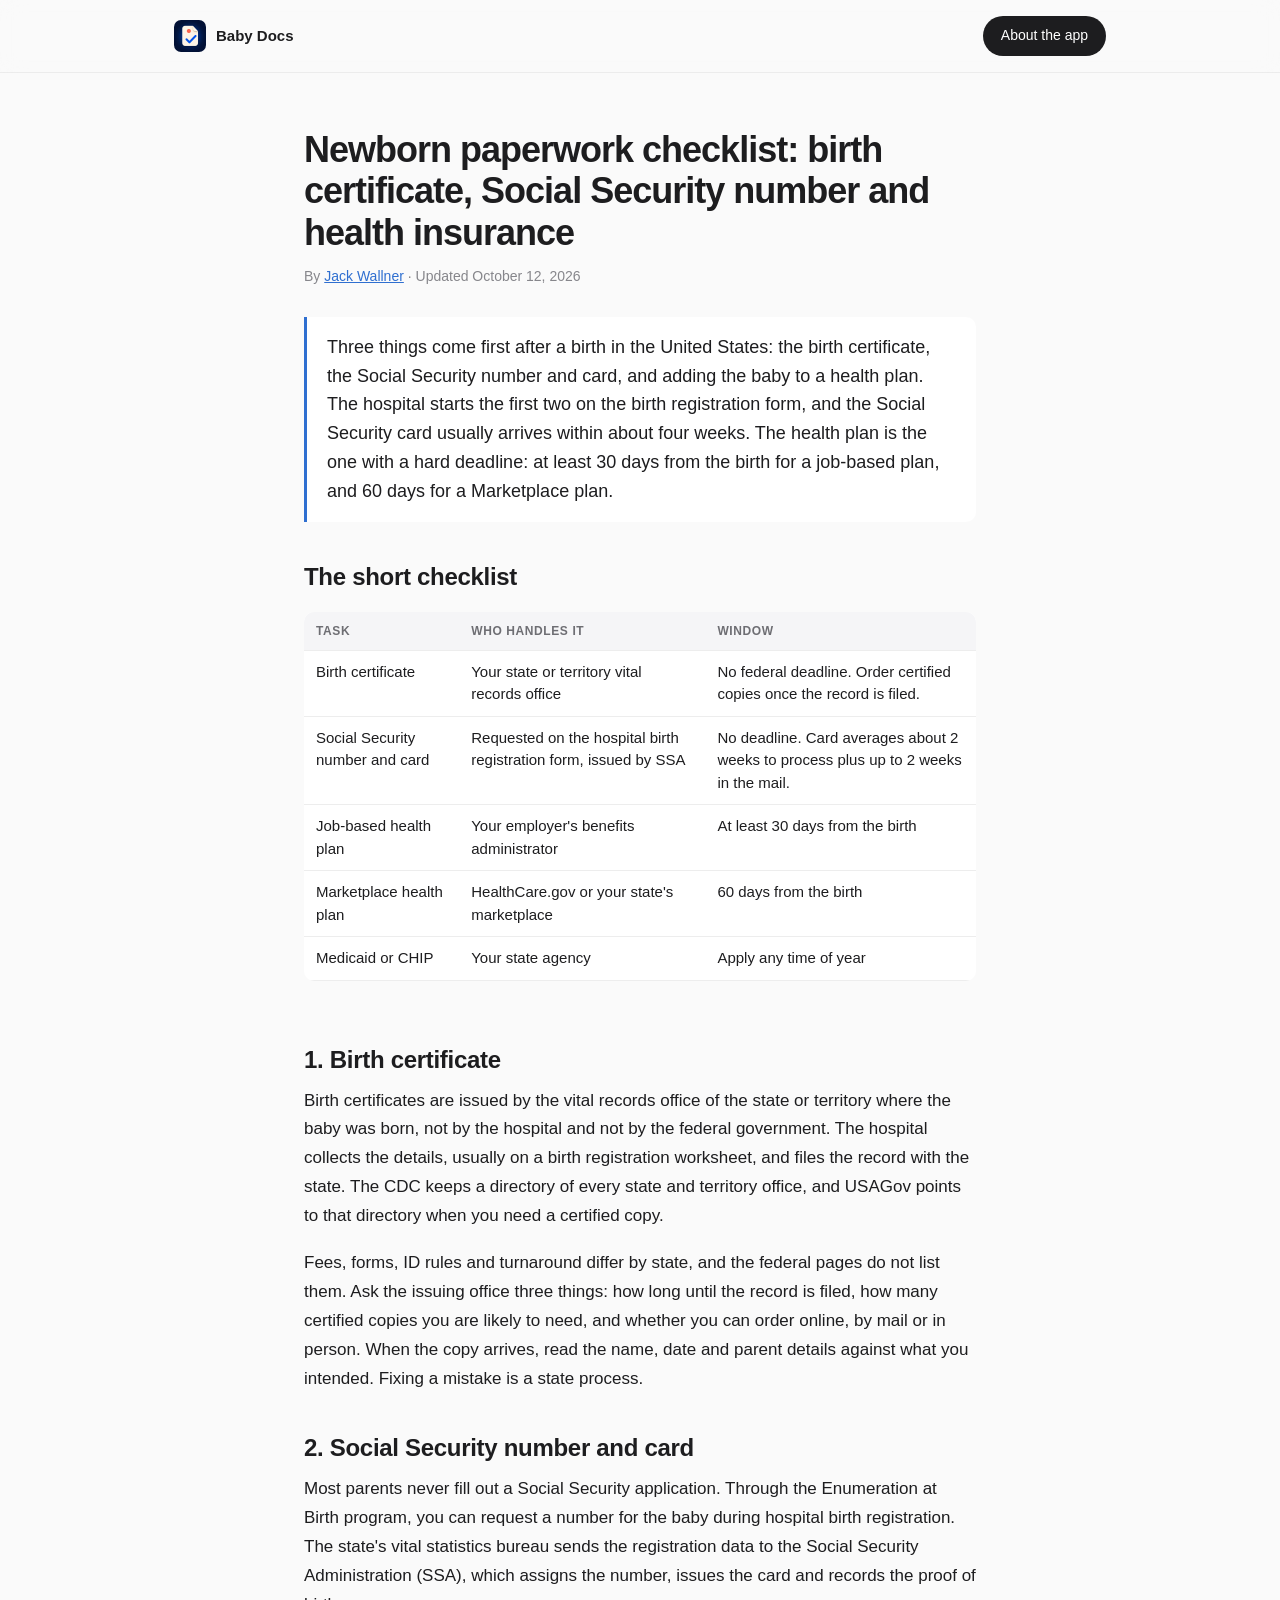
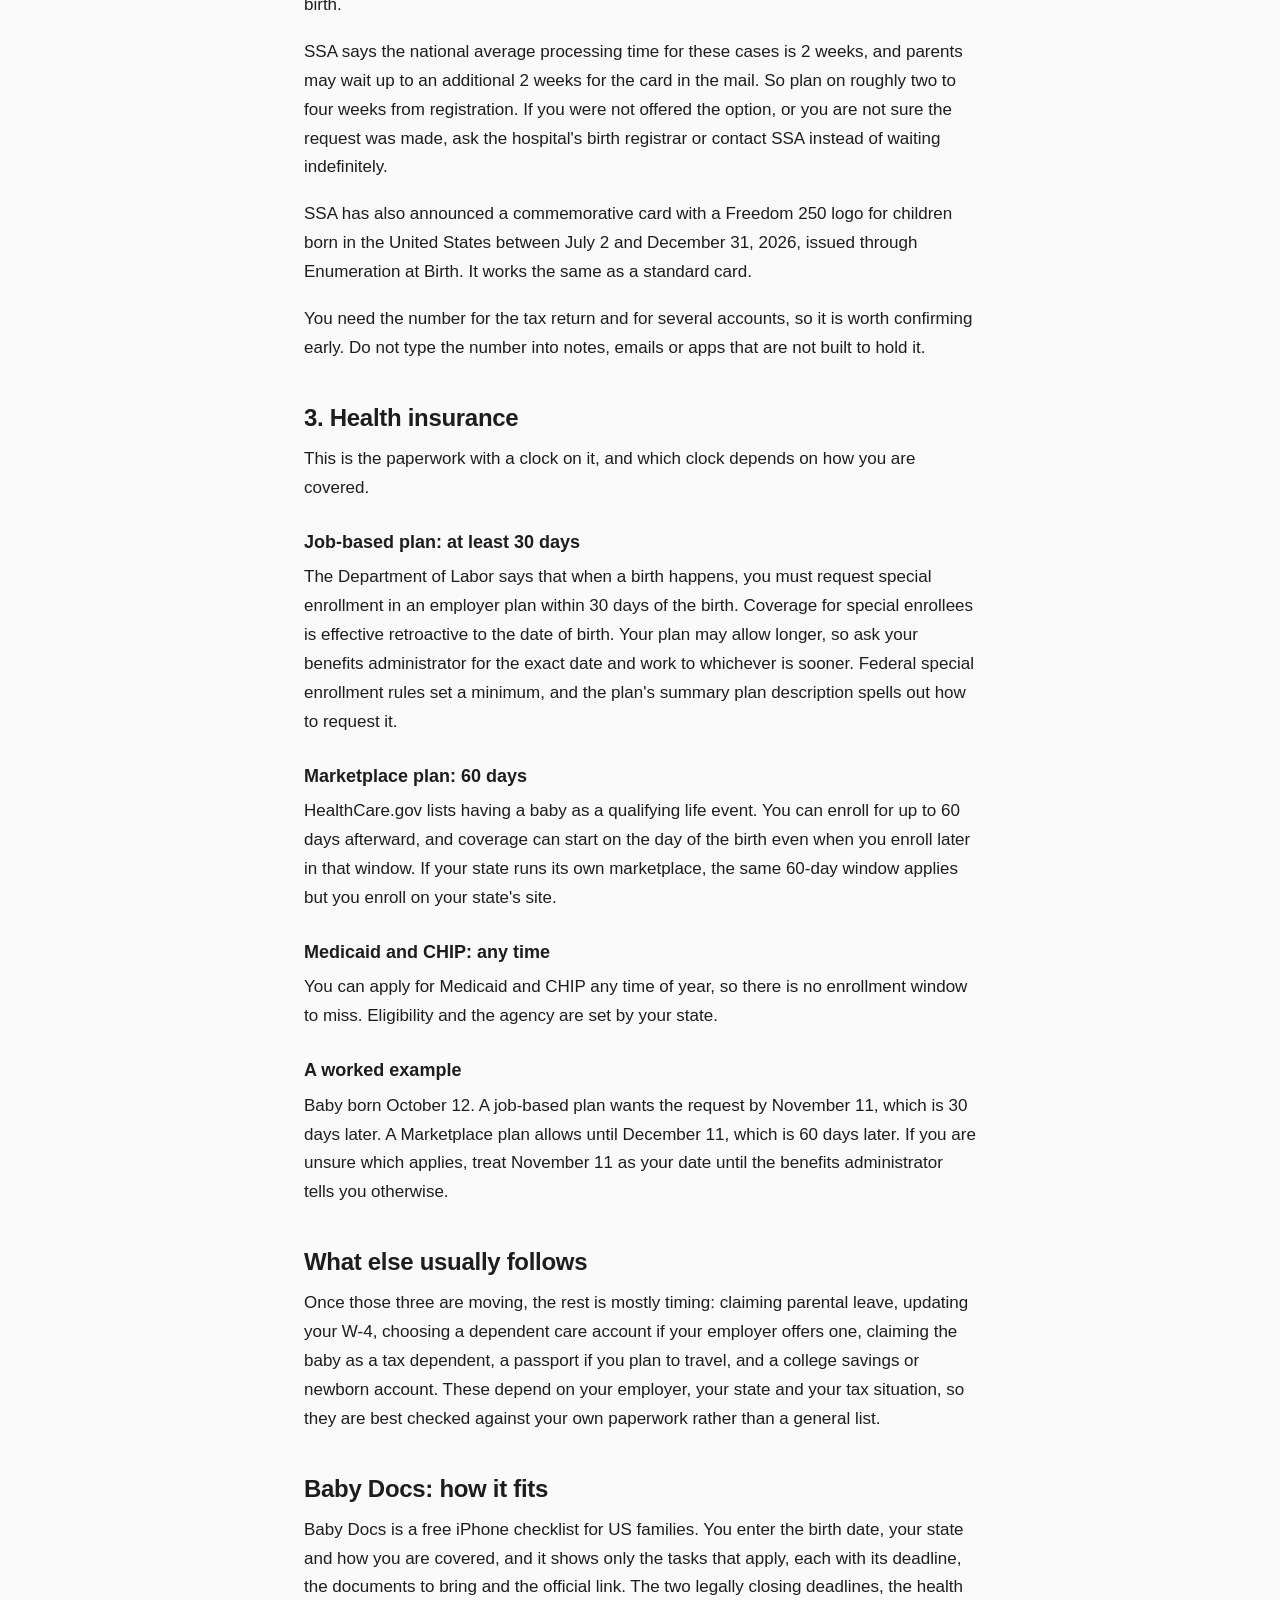
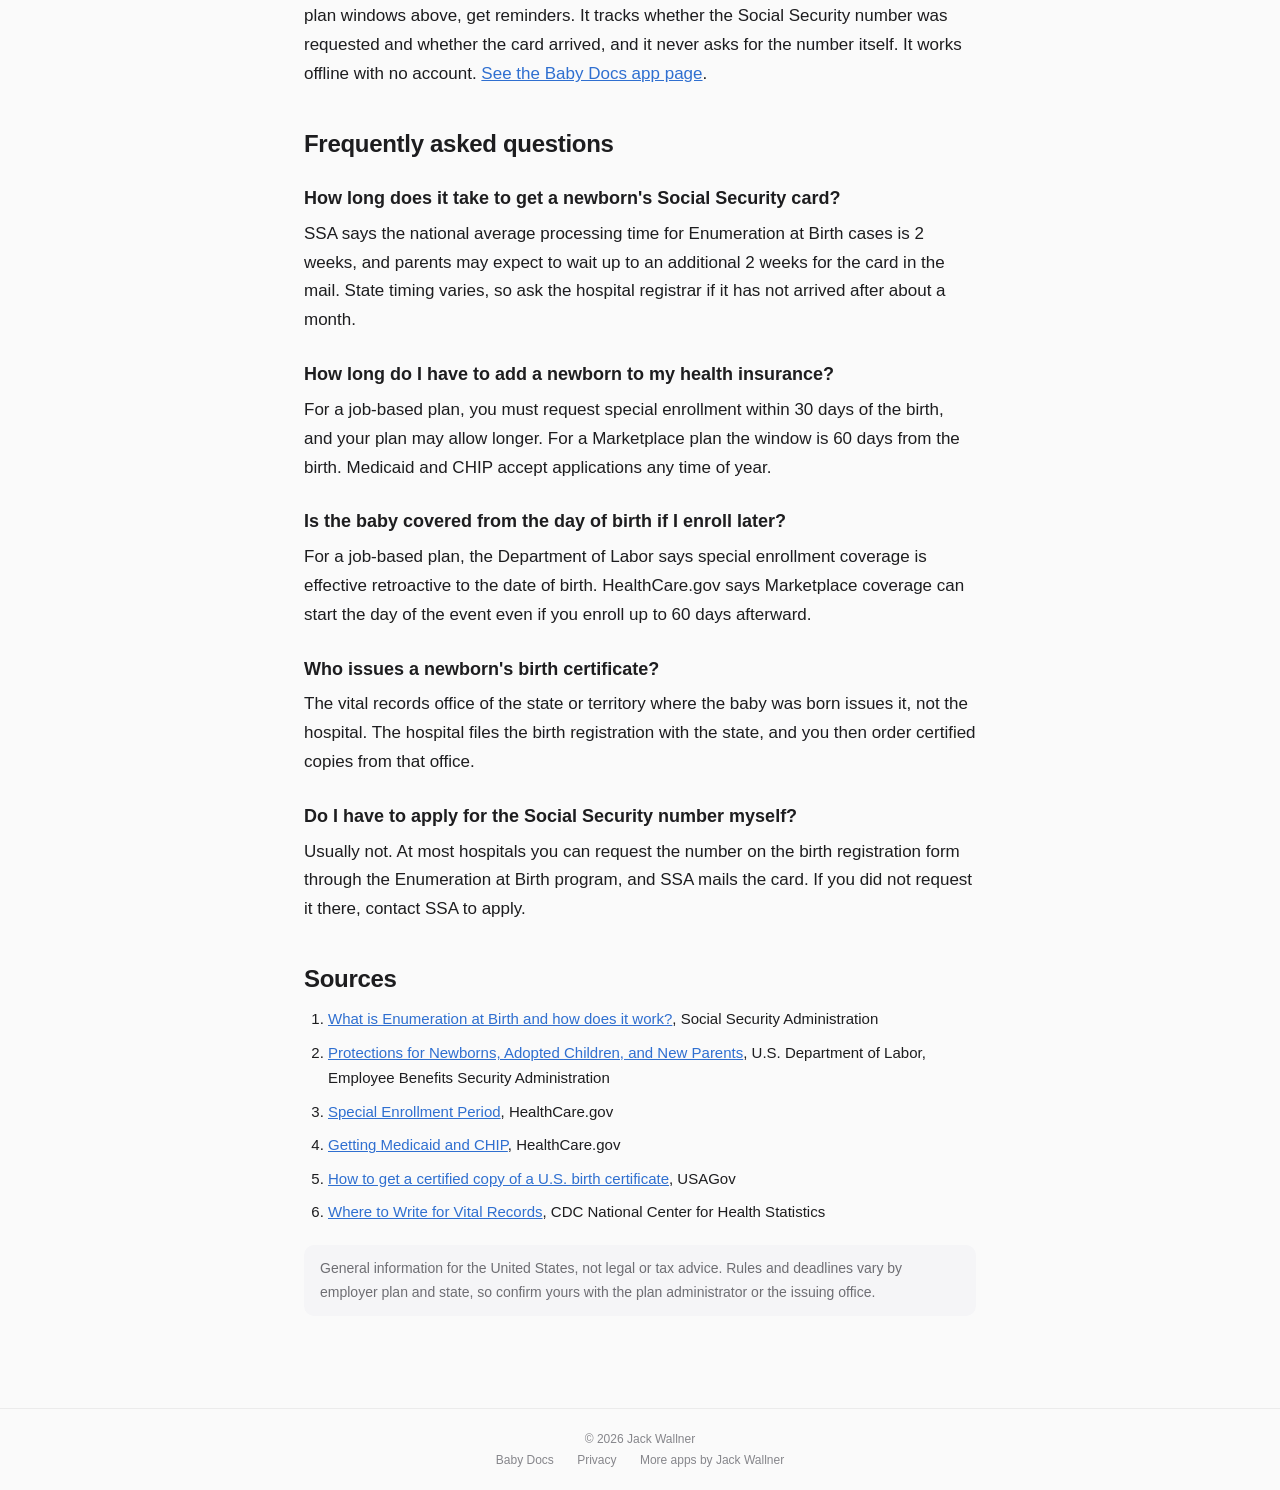
==== docs/newborn-paperwork-checklist.html @ b8e50396 "perf(site): serve screenshots as resized WebP, lazy-loaded App Store screenshots were shipped as ful" ====
<!DOCTYPE html>
<html lang="en">
<head>
    <meta charset="UTF-8">
    <meta name="viewport" content="width=device-width, initial-scale=1.0">
    <link rel="icon" type="image/png" sizes="256x256" href="icon_256.png">
    <link rel="apple-touch-icon" href="icon_256.png">
    <title>Newborn Paperwork Checklist: Certificate, SSN, Insurance</title>
    <meta name="description" content="A US newborn paperwork checklist: birth certificate, Social Security number and card, and health insurance deadlines (30 days job-based, 60 days Marketplace).">
    <link rel="canonical" href="https://jackwallner.com/ios/babydocs/newborn-paperwork-checklist.html">
    <meta property="og:title" content="Newborn Paperwork Checklist: Certificate, SSN, Insurance">
    <meta property="og:description" content="A US newborn paperwork checklist: birth certificate, Social Security number and card, and health insurance deadlines (30 days job-based, 60 days Marketplace).">
    <meta property="og:type" content="article">
    <meta property="og:url" content="https://jackwallner.com/ios/babydocs/newborn-paperwork-checklist.html">
    <meta property="og:image" content="https://jackwallner.github.io/babydocs/icon_256.png">
    <meta property="og:site_name" content="Jack Wallner">
    <meta name="twitter:card" content="summary">
    <meta name="twitter:title" content="Newborn Paperwork Checklist: Certificate, SSN, Insurance">
    <meta name="twitter:description" content="A US newborn paperwork checklist: birth certificate, Social Security number and card, and health insurance deadlines (30 days job-based, 60 days Marketplace).">
    <meta name="twitter:image" content="https://jackwallner.github.io/babydocs/icon_256.png">
    <meta name="robots" content="index, follow, max-image-preview:large">
    <script type="application/ld+json">
{
  "@context": "https://schema.org",
  "@graph": [
    {
      "@type": "Article",
      "@id": "https://jackwallner.com/ios/babydocs/newborn-paperwork-checklist.html#article",
      "headline": "Newborn paperwork checklist: birth certificate, Social Security number and health insurance",
      "description": "A US newborn paperwork checklist: birth certificate, Social Security number and card, and health insurance deadlines (30 days job-based, 60 days Marketplace).",
      "author": {
        "@type": "Person",
        "name": "Jack Wallner",
        "url": "https://jackwallner.com/"
      },
      "publisher": {
        "@type": "Person",
        "name": "Jack Wallner",
        "url": "https://jackwallner.com/"
      },
      "datePublished": "2026-10-12",
      "dateModified": "2026-10-12",
      "inLanguage": "en-US",
      "mainEntityOfPage": "https://jackwallner.com/ios/babydocs/newborn-paperwork-checklist.html",
      "about": {
        "@type": "Thing",
        "name": "Newborn paperwork in the United States"
      },
      "image": "https://jackwallner.github.io/babydocs/icon_256.png",
      "isPartOf": {
        "@type": "WebSite",
        "@id": "https://jackwallner.com/ios/babydocs/",
        "name": "Baby Docs",
        "url": "https://jackwallner.com/ios/babydocs/"
      }
    },
    {
      "@type": "FAQPage",
      "mainEntity": [
        {
          "@type": "Question",
          "name": "How long does it take to get a newborn's Social Security card?",
          "acceptedAnswer": {
            "@type": "Answer",
            "text": "SSA says the national average processing time for Enumeration at Birth cases is 2 weeks, and parents may expect to wait up to an additional 2 weeks for the card in the mail. State timing varies, so ask the hospital registrar if it has not arrived after about a month."
          }
        },
        {
          "@type": "Question",
          "name": "How long do I have to add a newborn to my health insurance?",
          "acceptedAnswer": {
            "@type": "Answer",
            "text": "For a job-based plan, you must request special enrollment within 30 days of the birth, and your plan may allow longer. For a Marketplace plan the window is 60 days from the birth. Medicaid and CHIP accept applications any time of year."
          }
        },
        {
          "@type": "Question",
          "name": "Is the baby covered from the day of birth if I enroll later?",
          "acceptedAnswer": {
            "@type": "Answer",
            "text": "For a job-based plan, the Department of Labor says special enrollment coverage is effective retroactive to the date of birth. HealthCare.gov says Marketplace coverage can start the day of the event even if you enroll up to 60 days afterward."
          }
        },
        {
          "@type": "Question",
          "name": "Who issues a newborn's birth certificate?",
          "acceptedAnswer": {
            "@type": "Answer",
            "text": "The vital records office of the state or territory where the baby was born issues it, not the hospital. The hospital files the birth registration with the state, and you then order certified copies from that office."
          }
        },
        {
          "@type": "Question",
          "name": "Do I have to apply for the Social Security number myself?",
          "acceptedAnswer": {
            "@type": "Answer",
            "text": "Usually not. At most hospitals you can request the number on the birth registration form through the Enumeration at Birth program, and SSA mails the card. If you did not request it there, contact SSA to apply."
          }
        }
      ]
    },
    {
      "@type": "BreadcrumbList",
      "itemListElement": [
        {
          "@type": "ListItem",
          "position": 1,
          "name": "Jack Wallner",
          "item": "https://jackwallner.com/"
        },
        {
          "@type": "ListItem",
          "position": 2,
          "name": "iOS apps",
          "item": "https://jackwallner.com/ios/"
        },
        {
          "@type": "ListItem",
          "position": 3,
          "name": "Baby Docs",
          "item": "https://jackwallner.com/ios/babydocs/"
        },
        {
          "@type": "ListItem",
          "position": 4,
          "name": "Newborn paperwork checklist",
          "item": "https://jackwallner.com/ios/babydocs/newborn-paperwork-checklist.html"
        }
      ]
    }
  ]
}
    </script>
    <style>
        * { margin: 0; padding: 0; box-sizing: border-box; }
        body { font-family: -apple-system, BlinkMacSystemFont, "SF Pro Text", "SF Pro Display", "Helvetica Neue", sans-serif; color: #1d1d1f; background: #fafafa; -webkit-font-smoothing: antialiased; line-height: 1.7; }
        nav { padding: 16px 0; border-bottom: 1px solid rgba(0,0,0,0.06); background: rgba(250,250,250,0.85); backdrop-filter: blur(12px); -webkit-backdrop-filter: blur(12px); position: sticky; top: 0; z-index: 10; }
        nav .container { display: flex; align-items: center; justify-content: space-between; max-width: 980px; }
        .nav-brand { display: flex; align-items: center; gap: 10px; text-decoration: none; color: #1d1d1f; }
        .nav-brand img { width: 32px; height: 32px; border-radius: 7px; }
        .nav-brand span { font-size: 15px; font-weight: 600; }
        .nav-link { font-size: 14px; text-decoration: none; background: #1d1d1f; color: #fff; padding: 8px 18px; border-radius: 980px; font-weight: 500; }
        .container { max-width: 720px; margin: 0 auto; padding: 0 24px; }
        article { padding: 56px 0 72px; }
        article h1 { font-size: 36px; font-weight: 700; letter-spacing: -1px; line-height: 1.15; margin-bottom: 12px; }
        article .meta { font-size: 14px; color: #86868b; margin-bottom: 28px; }
        .answer { border-left: 3px solid #2f6fd0; background: #fff; padding: 16px 20px; margin-bottom: 32px; border-radius: 0 10px 10px 0; }
        .answer p { margin: 0; font-size: 18px; line-height: 1.6; }
        article h2 { font-size: 24px; font-weight: 600; letter-spacing: -0.3px; line-height: 1.25; margin: 40px 0 12px; }
        article h3 { font-size: 18px; font-weight: 600; margin: 24px 0 6px; }
        article p { font-size: 17px; margin-bottom: 18px; }
        article ul, article ol { margin: 0 0 20px 24px; font-size: 17px; }
        article li { margin-bottom: 8px; }
        article a { color: #2f6fd0; }
        table { width: 100%; border-collapse: collapse; margin: 8px 0 24px; font-size: 15px; background: #fff; border-radius: 10px; overflow: hidden; }
        th, td { text-align: left; padding: 10px 12px; border-bottom: 1px solid rgba(0,0,0,0.07); vertical-align: top; line-height: 1.5; }
        th { font-size: 12px; text-transform: uppercase; letter-spacing: 0.6px; color: #6e6e73; background: #f5f5f7; }
        .table-wrap { overflow-x: auto; }
        .note { font-size: 14px; color: #6e6e73; background: #f5f5f7; border-radius: 10px; padding: 12px 16px; margin: 0 0 20px; }
        .sources li { font-size: 15px; color: #1d1d1f; }
        .sources a { word-break: break-word; }
        footer { text-align: center; padding: 20px 24px; font-size: 12px; color: #86868b; border-top: 1px solid rgba(0,0,0,0.06); }
        footer a { color: #86868b; text-decoration: none; margin: 0 10px; }
        @media (max-width: 768px) { article h1 { font-size: 28px; } article { padding: 36px 0 56px; } .answer p { font-size: 17px; } }
    </style>
</head>
<body>
    <nav>
        <div class="container">
            <a class="nav-brand" href="./">
                <img src="icon_256.webp" alt="Baby Docs icon" loading="lazy" decoding="async">
                <span>Baby Docs</span>
            </a>
            <a class="nav-link" href="./">About the app</a>
        </div>
    </nav>

    <article>
        <div class="container">
            <h1>Newborn paperwork checklist: birth certificate, Social Security number and health insurance</h1>
            <p class="meta">By <a href="https://jackwallner.com/">Jack Wallner</a> &middot; Updated October 12, 2026</p>

            <div class="answer">
                <p>Three things come first after a birth in the United States: the birth certificate, the Social Security number and card, and adding the baby to a health plan. The hospital starts the first two on the birth registration form, and the Social Security card usually arrives within about four weeks. The health plan is the one with a hard deadline: at least 30 days from the birth for a job-based plan, and 60 days for a Marketplace plan.</p>
            </div>


            <h2>The short checklist</h2>
            <div class="table-wrap">
            <table>
                <tr><th>Task</th><th>Who handles it</th><th>Window</th></tr>
                <tr><td>Birth certificate</td><td>Your state or territory vital records office</td><td>No federal deadline. Order certified copies once the record is filed.</td></tr>
                <tr><td>Social Security number and card</td><td>Requested on the hospital birth registration form, issued by SSA</td><td>No deadline. Card averages about 2 weeks to process plus up to 2 weeks in the mail.</td></tr>
                <tr><td>Job-based health plan</td><td>Your employer's benefits administrator</td><td>At least 30 days from the birth</td></tr>
                <tr><td>Marketplace health plan</td><td>HealthCare.gov or your state's marketplace</td><td>60 days from the birth</td></tr>
                <tr><td>Medicaid or CHIP</td><td>Your state agency</td><td>Apply any time of year</td></tr>
            </table>
            </div>

            <h2>1. Birth certificate</h2>
            <p>Birth certificates are issued by the vital records office of the state or territory where the baby was born, not by the hospital and not by the federal government. The hospital collects the details, usually on a birth registration worksheet, and files the record with the state. The CDC keeps a directory of every state and territory office, and USAGov points to that directory when you need a certified copy.</p>
            <p>Fees, forms, ID rules and turnaround differ by state, and the federal pages do not list them. Ask the issuing office three things: how long until the record is filed, how many certified copies you are likely to need, and whether you can order online, by mail or in person. When the copy arrives, read the name, date and parent details against what you intended. Fixing a mistake is a state process.</p>

            <h2>2. Social Security number and card</h2>
            <p>Most parents never fill out a Social Security application. Through the Enumeration at Birth program, you can request a number for the baby during hospital birth registration. The state's vital statistics bureau sends the registration data to the Social Security Administration (SSA), which assigns the number, issues the card and records the proof of birth.</p>
            <p>SSA says the national average processing time for these cases is 2 weeks, and parents may wait up to an additional 2 weeks for the card in the mail. So plan on roughly two to four weeks from registration. If you were not offered the option, or you are not sure the request was made, ask the hospital's birth registrar or contact SSA instead of waiting indefinitely.</p>
            <p>SSA has also announced a commemorative card with a Freedom 250 logo for children born in the United States between July 2 and December 31, 2026, issued through Enumeration at Birth. It works the same as a standard card.</p>
            <p>You need the number for the tax return and for several accounts, so it is worth confirming early. Do not type the number into notes, emails or apps that are not built to hold it.</p>

            <h2>3. Health insurance</h2>
            <p>This is the paperwork with a clock on it, and which clock depends on how you are covered.</p>
            <h3>Job-based plan: at least 30 days</h3>
            <p>The Department of Labor says that when a birth happens, you must request special enrollment in an employer plan within 30 days of the birth. Coverage for special enrollees is effective retroactive to the date of birth. Your plan may allow longer, so ask your benefits administrator for the exact date and work to whichever is sooner. Federal special enrollment rules set a minimum, and the plan's summary plan description spells out how to request it.</p>
            <h3>Marketplace plan: 60 days</h3>
            <p>HealthCare.gov lists having a baby as a qualifying life event. You can enroll for up to 60 days afterward, and coverage can start on the day of the birth even when you enroll later in that window. If your state runs its own marketplace, the same 60-day window applies but you enroll on your state's site.</p>
            <h3>Medicaid and CHIP: any time</h3>
            <p>You can apply for Medicaid and CHIP any time of year, so there is no enrollment window to miss. Eligibility and the agency are set by your state.</p>
            <h3>A worked example</h3>
            <p>Baby born October 12. A job-based plan wants the request by November 11, which is 30 days later. A Marketplace plan allows until December 11, which is 60 days later. If you are unsure which applies, treat November 11 as your date until the benefits administrator tells you otherwise.</p>

            <h2>What else usually follows</h2>
            <p>Once those three are moving, the rest is mostly timing: claiming parental leave, updating your W-4, choosing a dependent care account if your employer offers one, claiming the baby as a tax dependent, a passport if you plan to travel, and a college savings or newborn account. These depend on your employer, your state and your tax situation, so they are best checked against your own paperwork rather than a general list.</p>


            <h2>Baby Docs: how it fits</h2>
            <p>Baby Docs is a free iPhone checklist for US families. You enter the birth date, your state and how you are covered, and it shows only the tasks that apply, each with its deadline, the documents to bring and the official link. The two legally closing deadlines, the health plan windows above, get reminders. It tracks whether the Social Security number was requested and whether the card arrived, and it never asks for the number itself. It works offline with no account. <a href="./">See the Baby Docs app page</a>.</p>

            <h2>Frequently asked questions</h2>
            <h3>How long does it take to get a newborn's Social Security card?</h3>
            <p>SSA says the national average processing time for Enumeration at Birth cases is 2 weeks, and parents may expect to wait up to an additional 2 weeks for the card in the mail. State timing varies, so ask the hospital registrar if it has not arrived after about a month.</p>
            <h3>How long do I have to add a newborn to my health insurance?</h3>
            <p>For a job-based plan, you must request special enrollment within 30 days of the birth, and your plan may allow longer. For a Marketplace plan the window is 60 days from the birth. Medicaid and CHIP accept applications any time of year.</p>
            <h3>Is the baby covered from the day of birth if I enroll later?</h3>
            <p>For a job-based plan, the Department of Labor says special enrollment coverage is effective retroactive to the date of birth. HealthCare.gov says Marketplace coverage can start the day of the event even if you enroll up to 60 days afterward.</p>
            <h3>Who issues a newborn's birth certificate?</h3>
            <p>The vital records office of the state or territory where the baby was born issues it, not the hospital. The hospital files the birth registration with the state, and you then order certified copies from that office.</p>
            <h3>Do I have to apply for the Social Security number myself?</h3>
            <p>Usually not. At most hospitals you can request the number on the birth registration form through the Enumeration at Birth program, and SSA mails the card. If you did not request it there, contact SSA to apply.</p>

            <h2>Sources</h2>
            <ol class="sources">
                <li><a href="https://www.ssa.gov/faqs/en/questions/KA-10041.html">What is Enumeration at Birth and how does it work?</a>, Social Security Administration</li>
                <li><a href="https://www.dol.gov/node/63379">Protections for Newborns, Adopted Children, and New Parents</a>, U.S. Department of Labor, Employee Benefits Security Administration</li>
                <li><a href="https://www.healthcare.gov/coverage-outside-open-enrollment/special-enrollment-period/">Special Enrollment Period</a>, HealthCare.gov</li>
                <li><a href="https://www.healthcare.gov/medicaid-chip/getting-medicaid-chip/">Getting Medicaid and CHIP</a>, HealthCare.gov</li>
                <li><a href="https://www.usa.gov/birth-certificate">How to get a certified copy of a U.S. birth certificate</a>, USAGov</li>
                <li><a href="https://www.cdc.gov/nchs/w2w/index.htm">Where to Write for Vital Records</a>, CDC National Center for Health Statistics</li>
            </ol>
            <p class="note">General information for the United States, not legal or tax advice. Rules and deadlines vary by employer plan and state, so confirm yours with the plan administrator or the issuing office.</p>
        </div>
    </article>

    <footer>
        <div>&copy; 2026 Jack Wallner</div>
        <div>
            <a href="./">Baby Docs</a>
            <a href="privacy-policy.html">Privacy</a>
            <a href="https://jackwallner.com/ios/">More apps by Jack Wallner</a>
        </div>
    </footer>
</body>
</html>
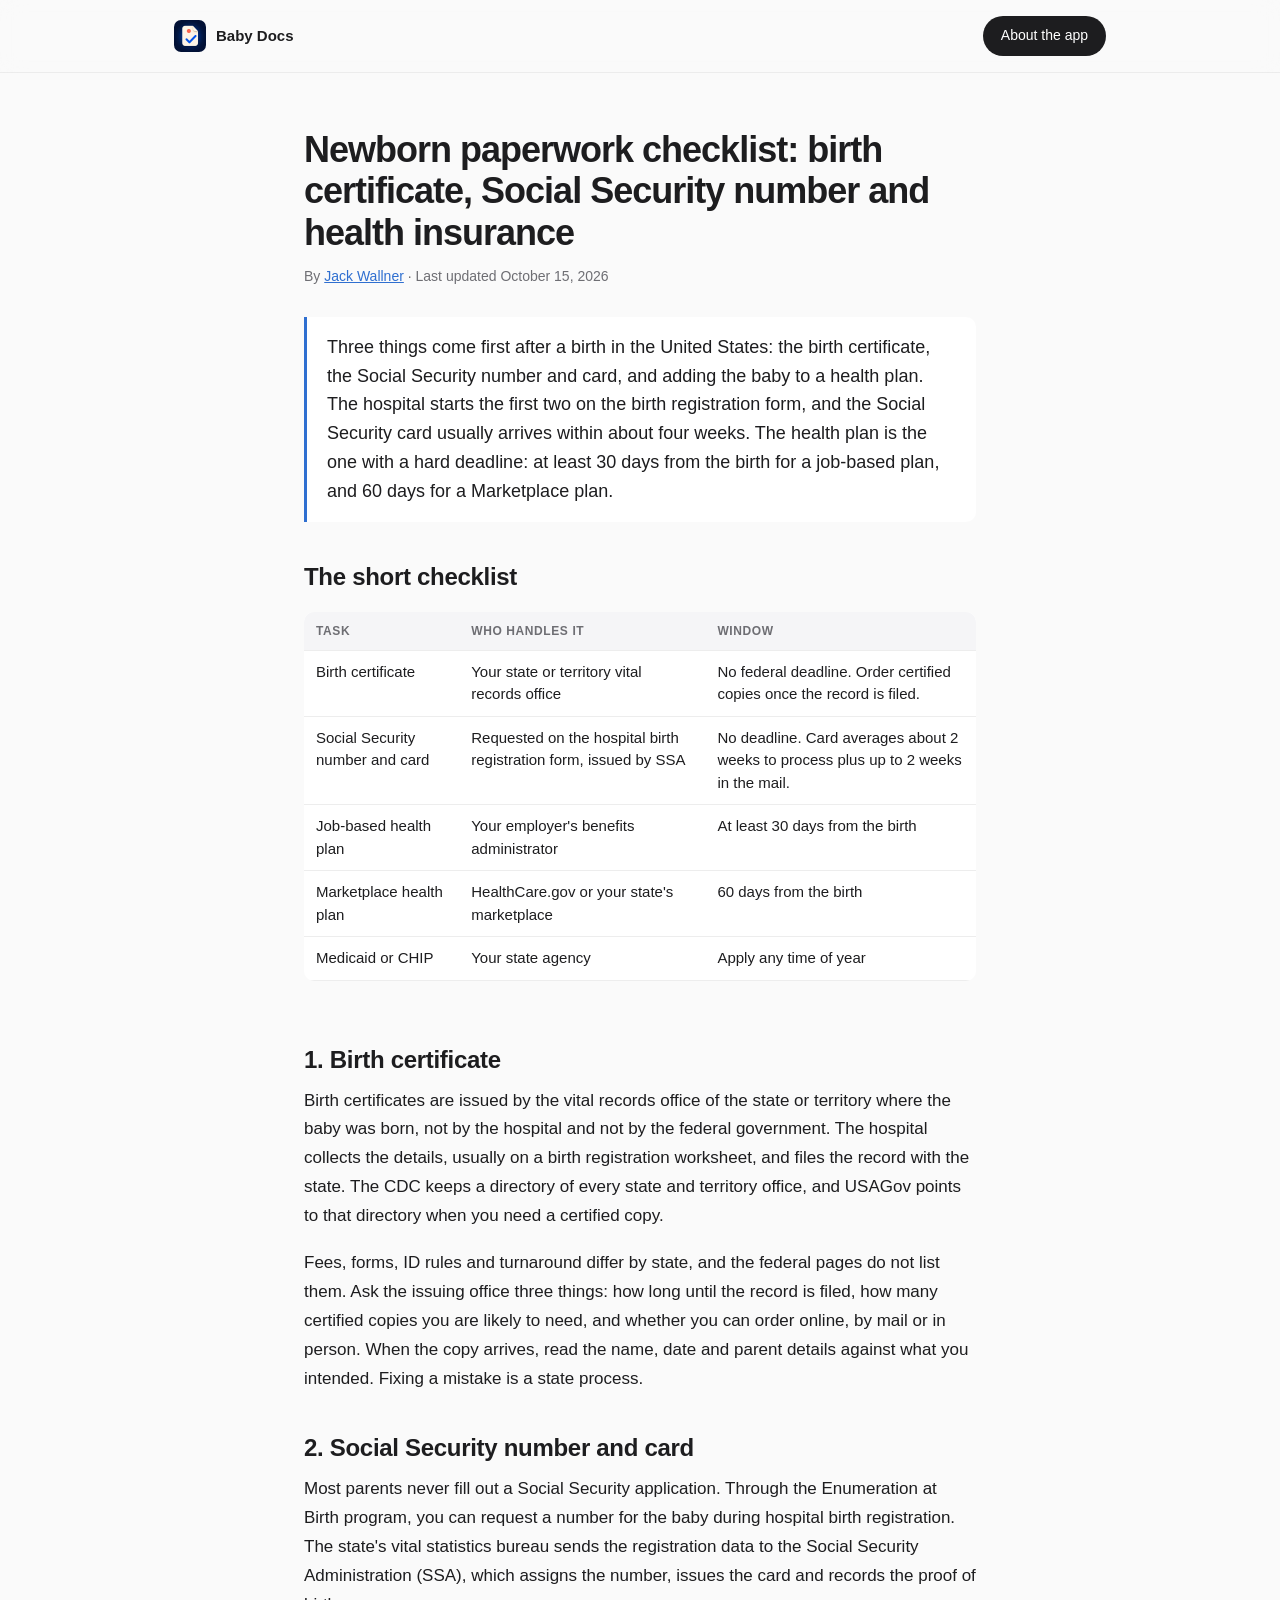
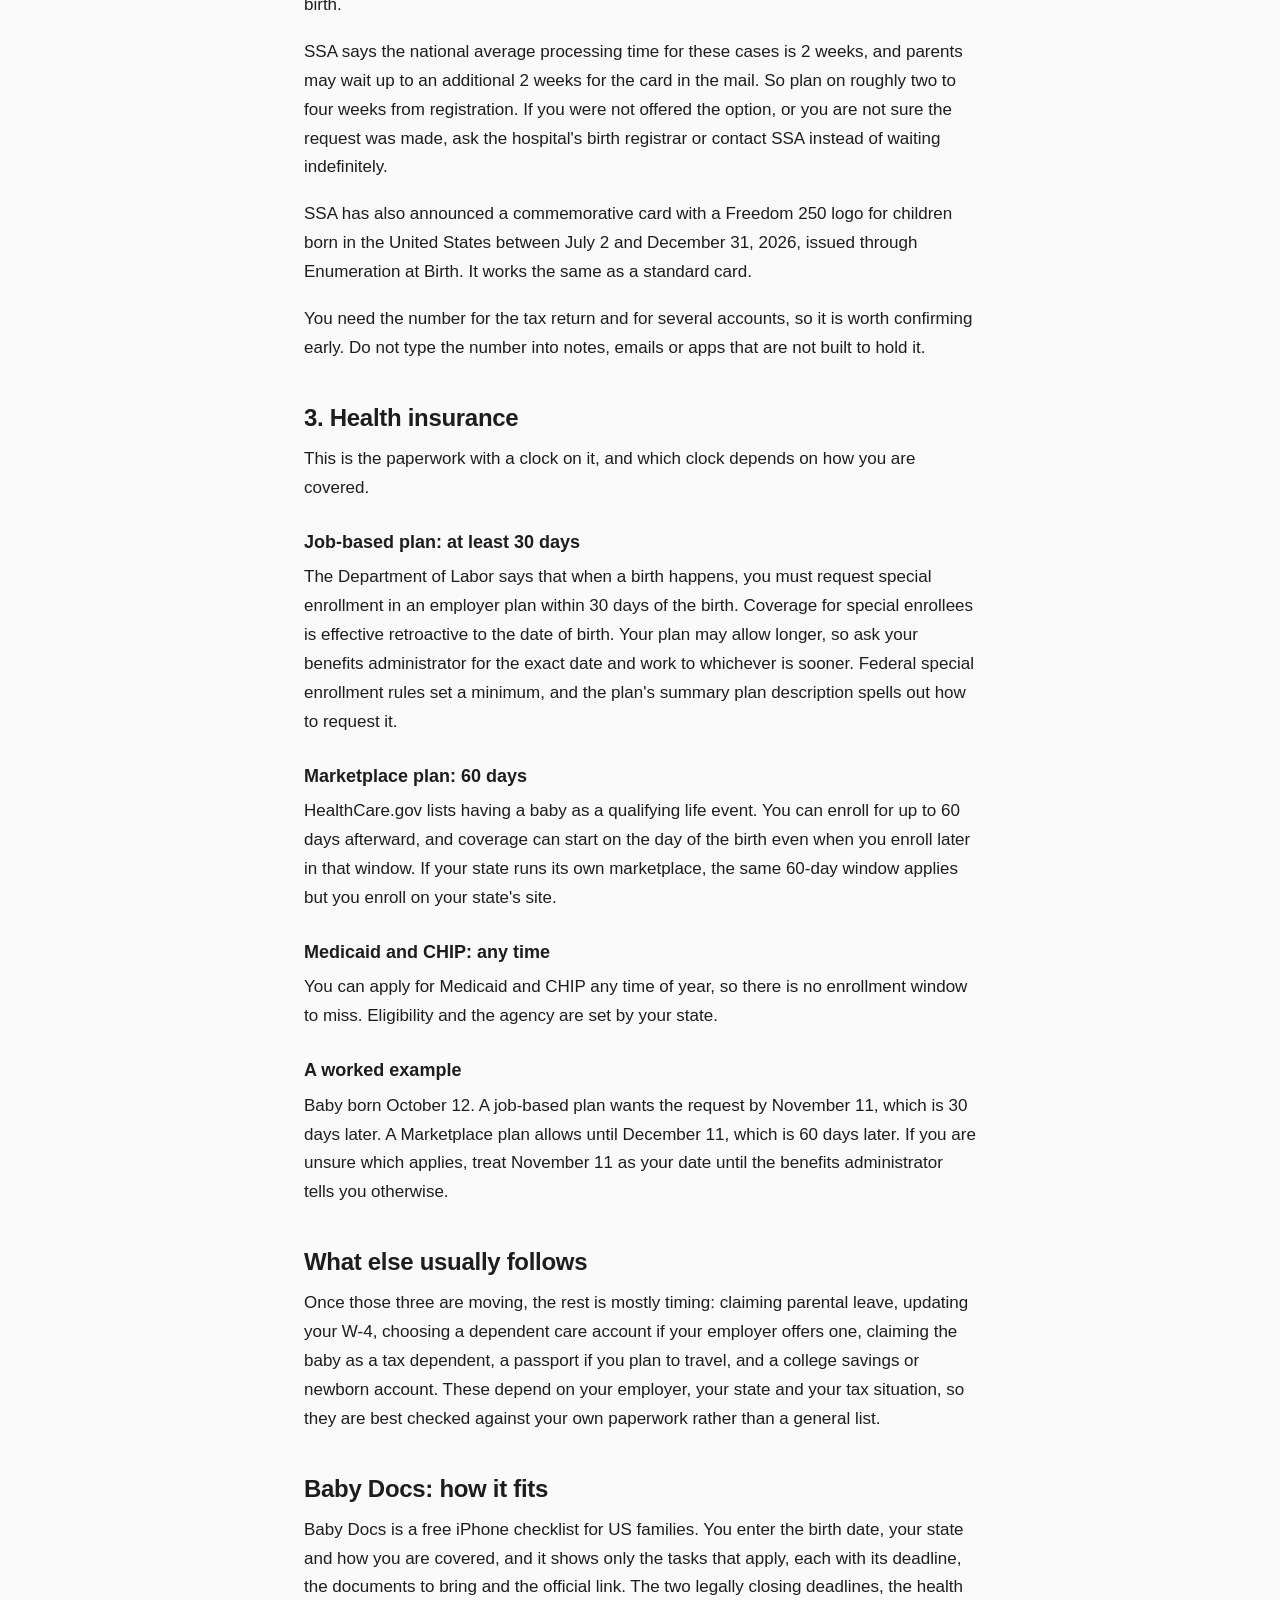
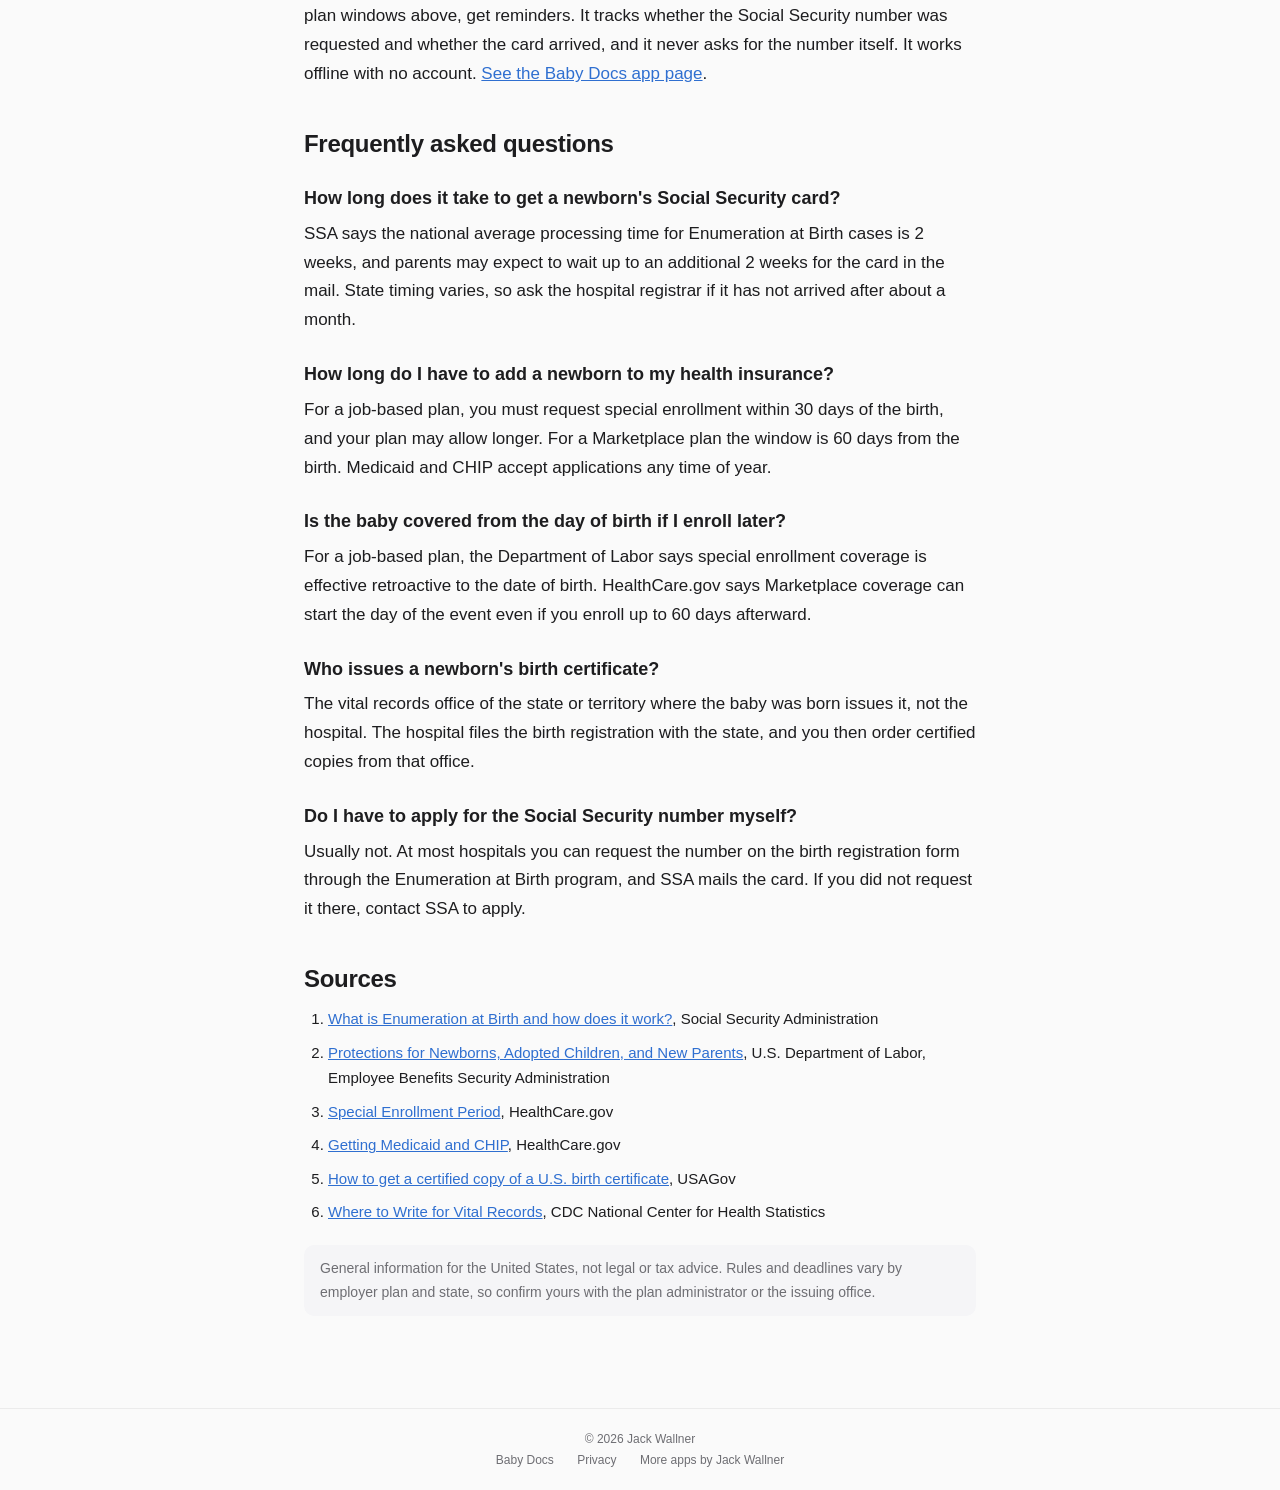
==== commit 9e7ce7ce: "feat(site): darken muted text, drop kicker labels, add git-stamped last updated date" ====
--- a/docs/newborn-paperwork-checklist.html
+++ b/docs/newborn-paperwork-checklist.html
@@ -39,7 +39,7 @@
         "url": "https://jackwallner.com/"
       },
       "datePublished": "2026-10-12",
-      "dateModified": "2026-10-12",
+      "dateModified": "2026-10-15",
       "inLanguage": "en-US",
       "mainEntityOfPage": "https://jackwallner.com/ios/babydocs/newborn-paperwork-checklist.html",
       "about": {
@@ -143,7 +143,7 @@
         .container { max-width: 720px; margin: 0 auto; padding: 0 24px; }
         article { padding: 56px 0 72px; }
         article h1 { font-size: 36px; font-weight: 700; letter-spacing: -1px; line-height: 1.15; margin-bottom: 12px; }
-        article .meta { font-size: 14px; color: #86868b; margin-bottom: 28px; }
+        article .meta { font-size: 14px; color: #6e6e73; margin-bottom: 28px; }
         .answer { border-left: 3px solid #2f6fd0; background: #fff; padding: 16px 20px; margin-bottom: 32px; border-radius: 0 10px 10px 0; }
         .answer p { margin: 0; font-size: 18px; line-height: 1.6; }
         article h2 { font-size: 24px; font-weight: 600; letter-spacing: -0.3px; line-height: 1.25; margin: 40px 0 12px; }
@@ -159,8 +159,8 @@
         .note { font-size: 14px; color: #6e6e73; background: #f5f5f7; border-radius: 10px; padding: 12px 16px; margin: 0 0 20px; }
         .sources li { font-size: 15px; color: #1d1d1f; }
         .sources a { word-break: break-word; }
-        footer { text-align: center; padding: 20px 24px; font-size: 12px; color: #86868b; border-top: 1px solid rgba(0,0,0,0.06); }
-        footer a { color: #86868b; text-decoration: none; margin: 0 10px; }
+        footer { text-align: center; padding: 20px 24px; font-size: 12px; color: #6e6e73; border-top: 1px solid rgba(0,0,0,0.06); }
+        footer a { color: #6e6e73; text-decoration: none; margin: 0 10px; }
         @media (max-width: 768px) { article h1 { font-size: 28px; } article { padding: 36px 0 56px; } .answer p { font-size: 17px; } }
     </style>
 </head>
@@ -178,7 +178,7 @@
     <article>
         <div class="container">
             <h1>Newborn paperwork checklist: birth certificate, Social Security number and health insurance</h1>
-            <p class="meta">By <a href="https://jackwallner.com/">Jack Wallner</a> &middot; Updated October 12, 2026</p>
+            <p class="meta">By <a href="https://jackwallner.com/">Jack Wallner</a> &middot; Last updated <time datetime="2026-10-15" data-updated>October 15, 2026</time></p>
 
             <div class="answer">
                 <p>Three things come first after a birth in the United States: the birth certificate, the Social Security number and card, and adding the baby to a health plan. The hospital starts the first two on the birth registration form, and the Social Security card usually arrives within about four weeks. The health plan is the one with a hard deadline: at least 30 days from the birth for a job-based plan, and 60 days for a Marketplace plan.</p>
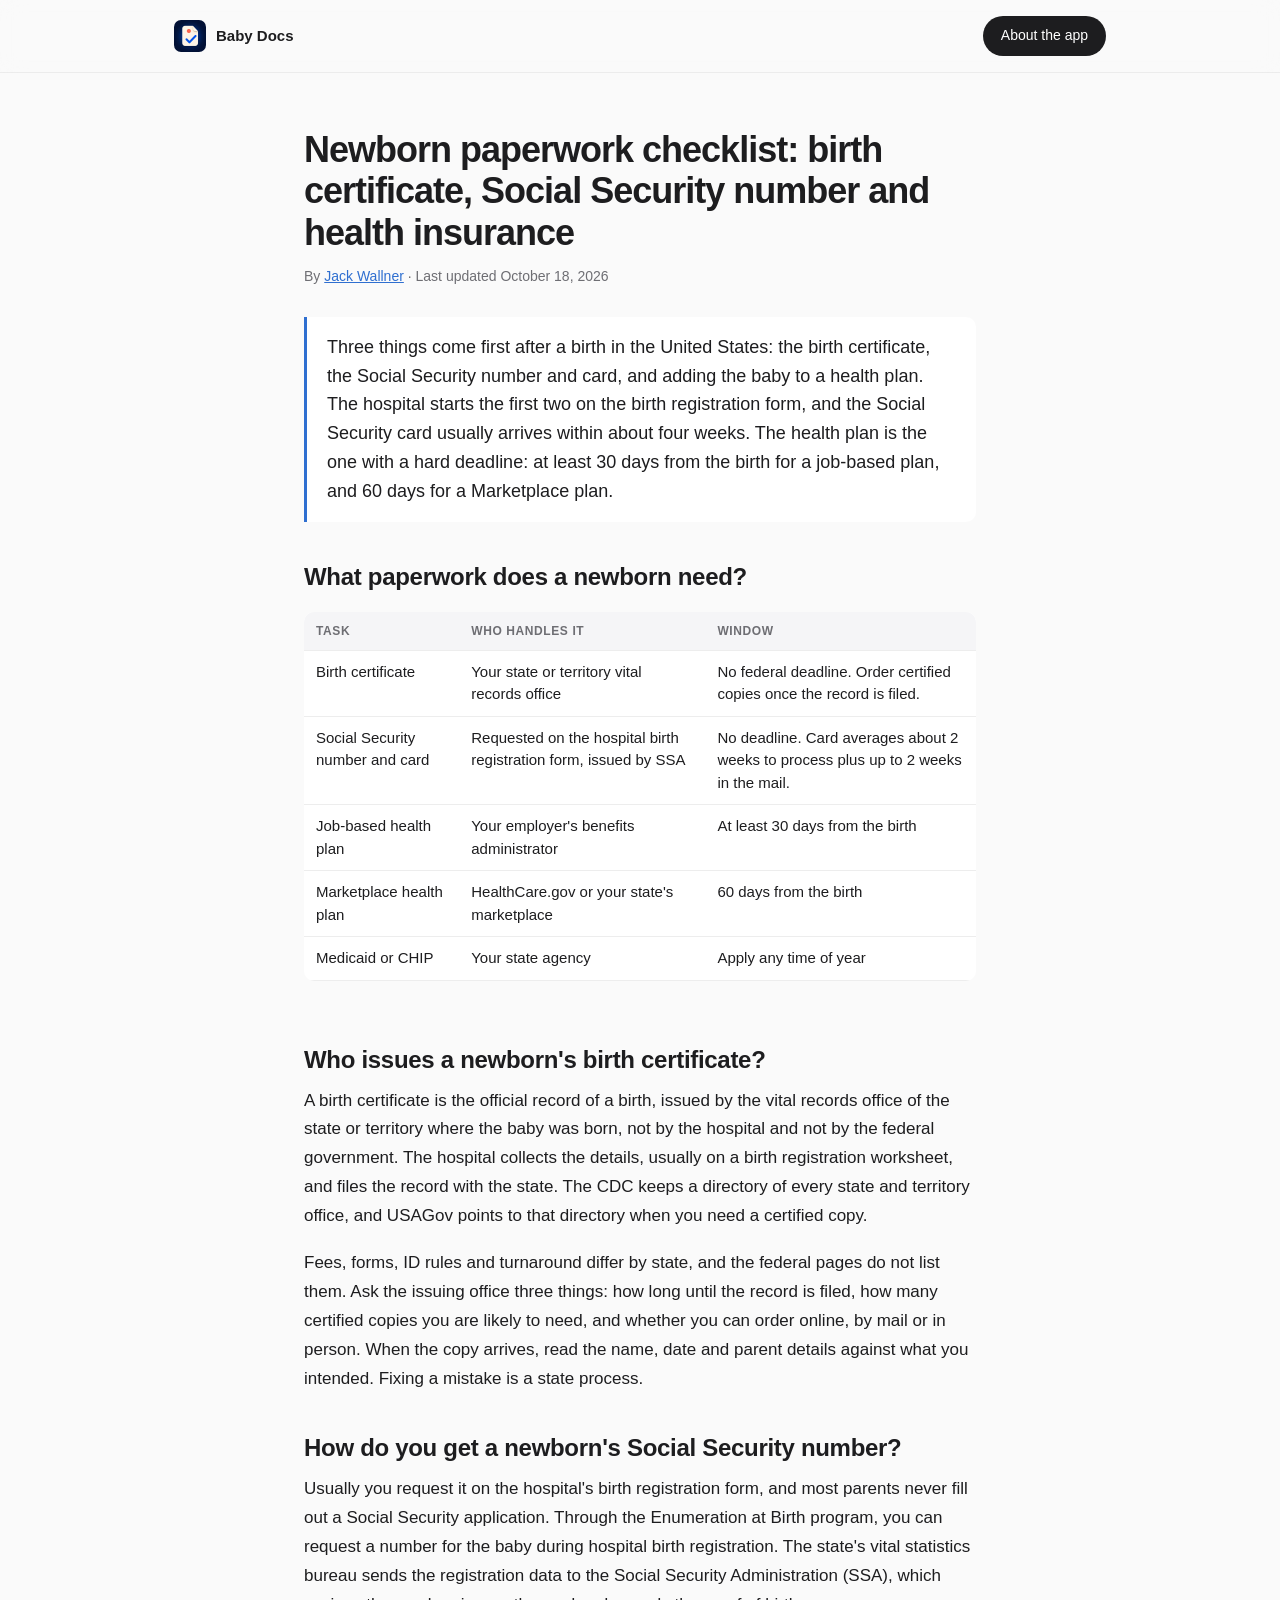
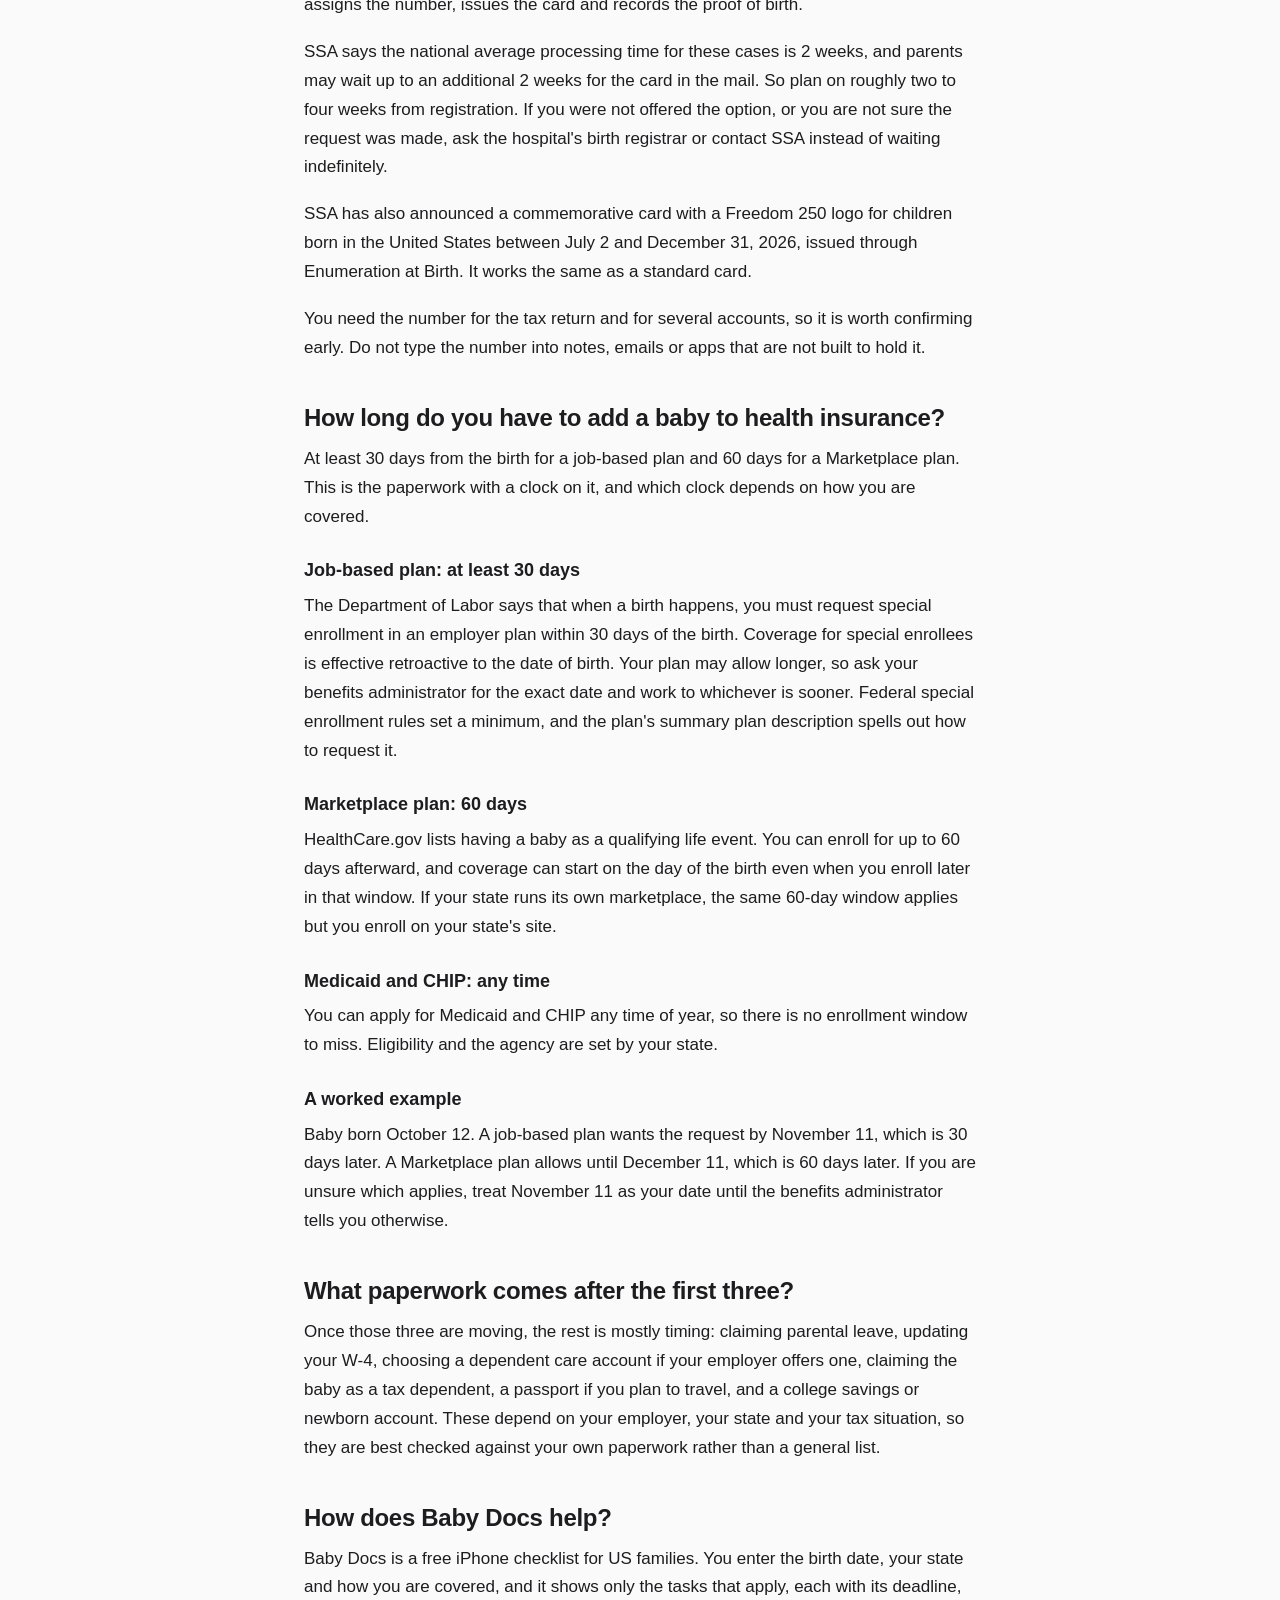
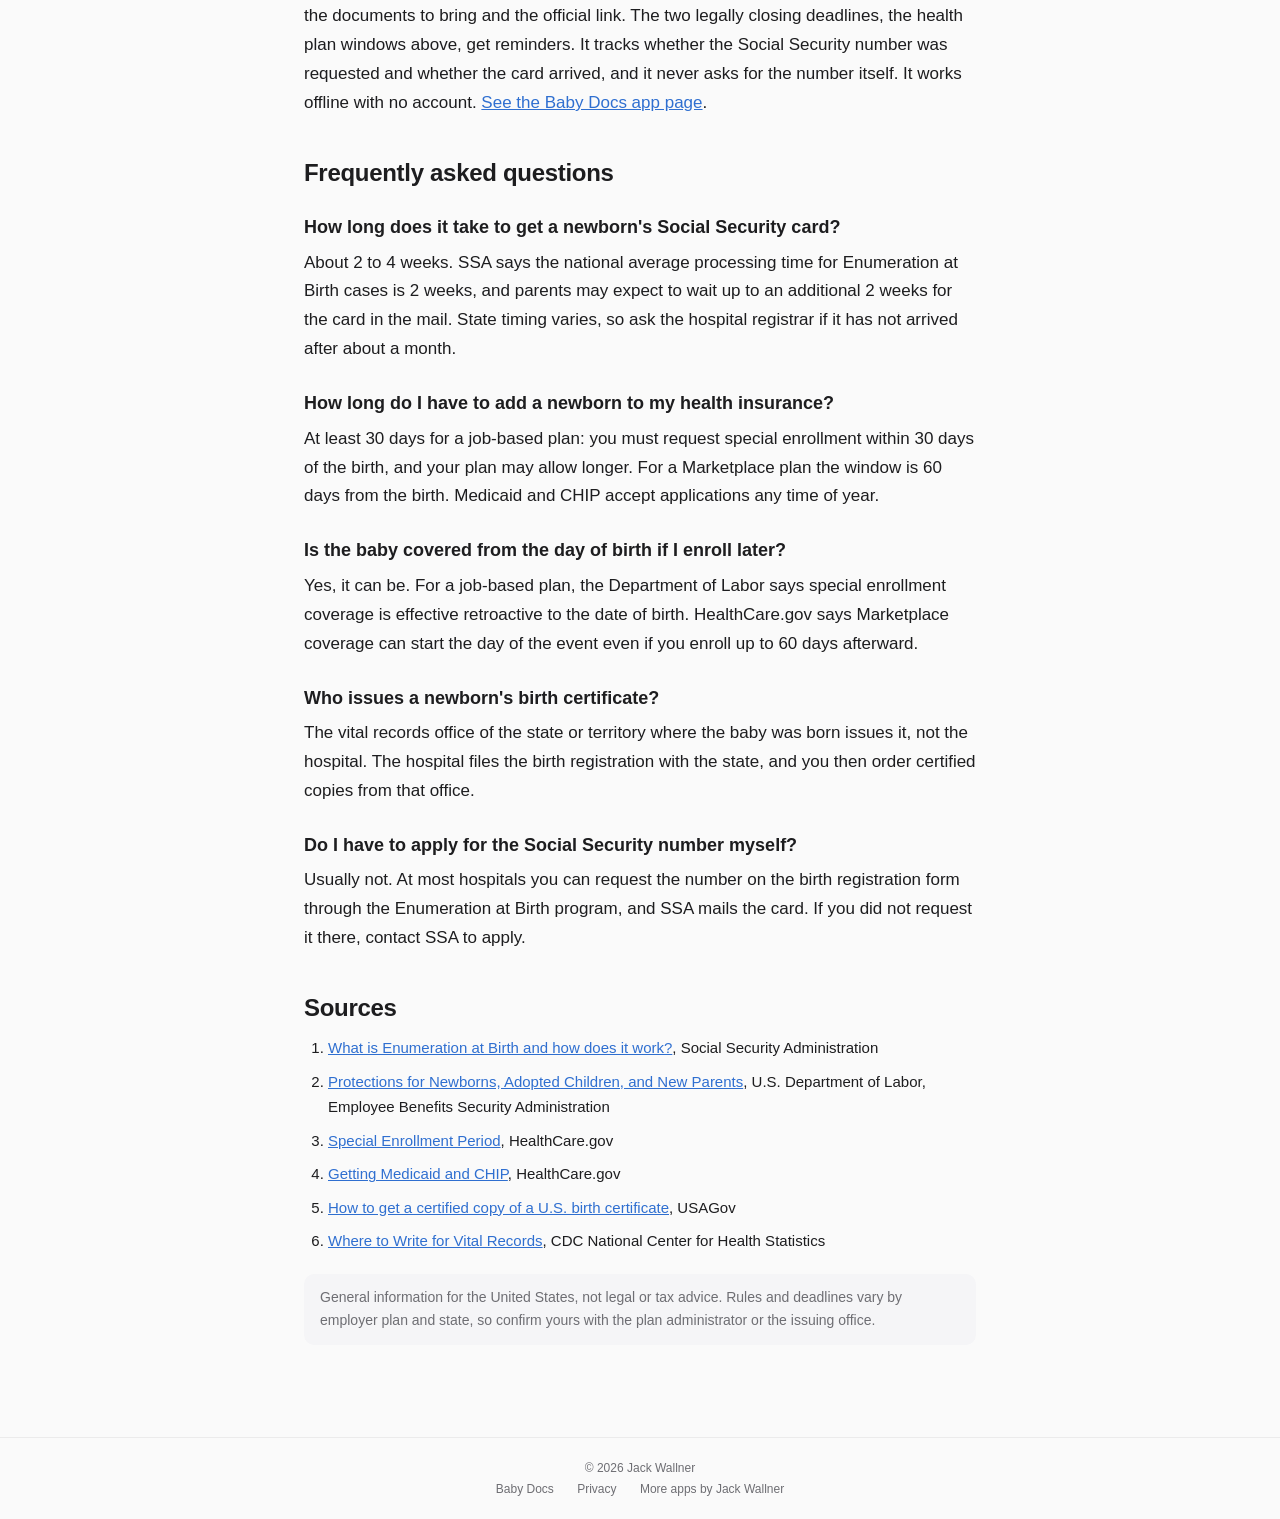
==== commit b0d03f77: "docs(seo): answer-first leads and question headings" ====
--- a/docs/newborn-paperwork-checklist.html
+++ b/docs/newborn-paperwork-checklist.html
@@ -39,7 +39,7 @@
         "url": "https://jackwallner.com/"
       },
       "datePublished": "2026-10-12",
-      "dateModified": "2026-10-15",
+      "dateModified": "2026-10-18",
       "inLanguage": "en-US",
       "mainEntityOfPage": "https://jackwallner.com/ios/babydocs/newborn-paperwork-checklist.html",
       "about": {
@@ -62,7 +62,7 @@
           "name": "How long does it take to get a newborn's Social Security card?",
           "acceptedAnswer": {
             "@type": "Answer",
-            "text": "SSA says the national average processing time for Enumeration at Birth cases is 2 weeks, and parents may expect to wait up to an additional 2 weeks for the card in the mail. State timing varies, so ask the hospital registrar if it has not arrived after about a month."
+            "text": "About 2 to 4 weeks. SSA says the national average processing time for Enumeration at Birth cases is 2 weeks, and parents may expect to wait up to an additional 2 weeks for the card in the mail. State timing varies, so ask the hospital registrar if it has not arrived after about a month."
           }
         },
         {
@@ -70,7 +70,7 @@
           "name": "How long do I have to add a newborn to my health insurance?",
           "acceptedAnswer": {
             "@type": "Answer",
-            "text": "For a job-based plan, you must request special enrollment within 30 days of the birth, and your plan may allow longer. For a Marketplace plan the window is 60 days from the birth. Medicaid and CHIP accept applications any time of year."
+            "text": "At least 30 days for a job-based plan: you must request special enrollment within 30 days of the birth, and your plan may allow longer. For a Marketplace plan the window is 60 days from the birth. Medicaid and CHIP accept applications any time of year."
           }
         },
         {
@@ -78,7 +78,7 @@
           "name": "Is the baby covered from the day of birth if I enroll later?",
           "acceptedAnswer": {
             "@type": "Answer",
-            "text": "For a job-based plan, the Department of Labor says special enrollment coverage is effective retroactive to the date of birth. HealthCare.gov says Marketplace coverage can start the day of the event even if you enroll up to 60 days afterward."
+            "text": "Yes, it can be. For a job-based plan, the Department of Labor says special enrollment coverage is effective retroactive to the date of birth. HealthCare.gov says Marketplace coverage can start the day of the event even if you enroll up to 60 days afterward."
           }
         },
         {
@@ -178,14 +178,14 @@
     <article>
         <div class="container">
             <h1>Newborn paperwork checklist: birth certificate, Social Security number and health insurance</h1>
-            <p class="meta">By <a href="https://jackwallner.com/">Jack Wallner</a> &middot; Last updated <time datetime="2026-10-15" data-updated>October 15, 2026</time></p>
+            <p class="meta">By <a href="https://jackwallner.com/">Jack Wallner</a> &middot; Last updated <time datetime="2026-10-18" data-updated>October 18, 2026</time></p>
 
             <div class="answer">
                 <p>Three things come first after a birth in the United States: the birth certificate, the Social Security number and card, and adding the baby to a health plan. The hospital starts the first two on the birth registration form, and the Social Security card usually arrives within about four weeks. The health plan is the one with a hard deadline: at least 30 days from the birth for a job-based plan, and 60 days for a Marketplace plan.</p>
             </div>
 
 
-            <h2>The short checklist</h2>
+            <h2>What paperwork does a newborn need?</h2>
             <div class="table-wrap">
             <table>
                 <tr><th>Task</th><th>Who handles it</th><th>Window</th></tr>
@@ -197,18 +197,18 @@
             </table>
             </div>
 
-            <h2>1. Birth certificate</h2>
-            <p>Birth certificates are issued by the vital records office of the state or territory where the baby was born, not by the hospital and not by the federal government. The hospital collects the details, usually on a birth registration worksheet, and files the record with the state. The CDC keeps a directory of every state and territory office, and USAGov points to that directory when you need a certified copy.</p>
+            <h2>Who issues a newborn's birth certificate?</h2>
+            <p>A birth certificate is the official record of a birth, issued by the vital records office of the state or territory where the baby was born, not by the hospital and not by the federal government. The hospital collects the details, usually on a birth registration worksheet, and files the record with the state. The CDC keeps a directory of every state and territory office, and USAGov points to that directory when you need a certified copy.</p>
             <p>Fees, forms, ID rules and turnaround differ by state, and the federal pages do not list them. Ask the issuing office three things: how long until the record is filed, how many certified copies you are likely to need, and whether you can order online, by mail or in person. When the copy arrives, read the name, date and parent details against what you intended. Fixing a mistake is a state process.</p>
 
-            <h2>2. Social Security number and card</h2>
-            <p>Most parents never fill out a Social Security application. Through the Enumeration at Birth program, you can request a number for the baby during hospital birth registration. The state's vital statistics bureau sends the registration data to the Social Security Administration (SSA), which assigns the number, issues the card and records the proof of birth.</p>
+            <h2>How do you get a newborn's Social Security number?</h2>
+            <p>Usually you request it on the hospital's birth registration form, and most parents never fill out a Social Security application. Through the Enumeration at Birth program, you can request a number for the baby during hospital birth registration. The state's vital statistics bureau sends the registration data to the Social Security Administration (SSA), which assigns the number, issues the card and records the proof of birth.</p>
             <p>SSA says the national average processing time for these cases is 2 weeks, and parents may wait up to an additional 2 weeks for the card in the mail. So plan on roughly two to four weeks from registration. If you were not offered the option, or you are not sure the request was made, ask the hospital's birth registrar or contact SSA instead of waiting indefinitely.</p>
             <p>SSA has also announced a commemorative card with a Freedom 250 logo for children born in the United States between July 2 and December 31, 2026, issued through Enumeration at Birth. It works the same as a standard card.</p>
             <p>You need the number for the tax return and for several accounts, so it is worth confirming early. Do not type the number into notes, emails or apps that are not built to hold it.</p>
 
-            <h2>3. Health insurance</h2>
-            <p>This is the paperwork with a clock on it, and which clock depends on how you are covered.</p>
+            <h2>How long do you have to add a baby to health insurance?</h2>
+            <p>At least 30 days from the birth for a job-based plan and 60 days for a Marketplace plan. This is the paperwork with a clock on it, and which clock depends on how you are covered.</p>
             <h3>Job-based plan: at least 30 days</h3>
             <p>The Department of Labor says that when a birth happens, you must request special enrollment in an employer plan within 30 days of the birth. Coverage for special enrollees is effective retroactive to the date of birth. Your plan may allow longer, so ask your benefits administrator for the exact date and work to whichever is sooner. Federal special enrollment rules set a minimum, and the plan's summary plan description spells out how to request it.</p>
             <h3>Marketplace plan: 60 days</h3>
@@ -218,20 +218,20 @@
             <h3>A worked example</h3>
             <p>Baby born October 12. A job-based plan wants the request by November 11, which is 30 days later. A Marketplace plan allows until December 11, which is 60 days later. If you are unsure which applies, treat November 11 as your date until the benefits administrator tells you otherwise.</p>
 
-            <h2>What else usually follows</h2>
+            <h2>What paperwork comes after the first three?</h2>
             <p>Once those three are moving, the rest is mostly timing: claiming parental leave, updating your W-4, choosing a dependent care account if your employer offers one, claiming the baby as a tax dependent, a passport if you plan to travel, and a college savings or newborn account. These depend on your employer, your state and your tax situation, so they are best checked against your own paperwork rather than a general list.</p>
 
 
-            <h2>Baby Docs: how it fits</h2>
+            <h2>How does Baby Docs help?</h2>
             <p>Baby Docs is a free iPhone checklist for US families. You enter the birth date, your state and how you are covered, and it shows only the tasks that apply, each with its deadline, the documents to bring and the official link. The two legally closing deadlines, the health plan windows above, get reminders. It tracks whether the Social Security number was requested and whether the card arrived, and it never asks for the number itself. It works offline with no account. <a href="./">See the Baby Docs app page</a>.</p>
 
             <h2>Frequently asked questions</h2>
             <h3>How long does it take to get a newborn's Social Security card?</h3>
-            <p>SSA says the national average processing time for Enumeration at Birth cases is 2 weeks, and parents may expect to wait up to an additional 2 weeks for the card in the mail. State timing varies, so ask the hospital registrar if it has not arrived after about a month.</p>
+            <p>About 2 to 4 weeks. SSA says the national average processing time for Enumeration at Birth cases is 2 weeks, and parents may expect to wait up to an additional 2 weeks for the card in the mail. State timing varies, so ask the hospital registrar if it has not arrived after about a month.</p>
             <h3>How long do I have to add a newborn to my health insurance?</h3>
-            <p>For a job-based plan, you must request special enrollment within 30 days of the birth, and your plan may allow longer. For a Marketplace plan the window is 60 days from the birth. Medicaid and CHIP accept applications any time of year.</p>
+            <p>At least 30 days for a job-based plan: you must request special enrollment within 30 days of the birth, and your plan may allow longer. For a Marketplace plan the window is 60 days from the birth. Medicaid and CHIP accept applications any time of year.</p>
             <h3>Is the baby covered from the day of birth if I enroll later?</h3>
-            <p>For a job-based plan, the Department of Labor says special enrollment coverage is effective retroactive to the date of birth. HealthCare.gov says Marketplace coverage can start the day of the event even if you enroll up to 60 days afterward.</p>
+            <p>Yes, it can be. For a job-based plan, the Department of Labor says special enrollment coverage is effective retroactive to the date of birth. HealthCare.gov says Marketplace coverage can start the day of the event even if you enroll up to 60 days afterward.</p>
             <h3>Who issues a newborn's birth certificate?</h3>
             <p>The vital records office of the state or territory where the baby was born issues it, not the hospital. The hospital files the birth registration with the state, and you then order certified copies from that office.</p>
             <h3>Do I have to apply for the Social Security number myself?</h3>
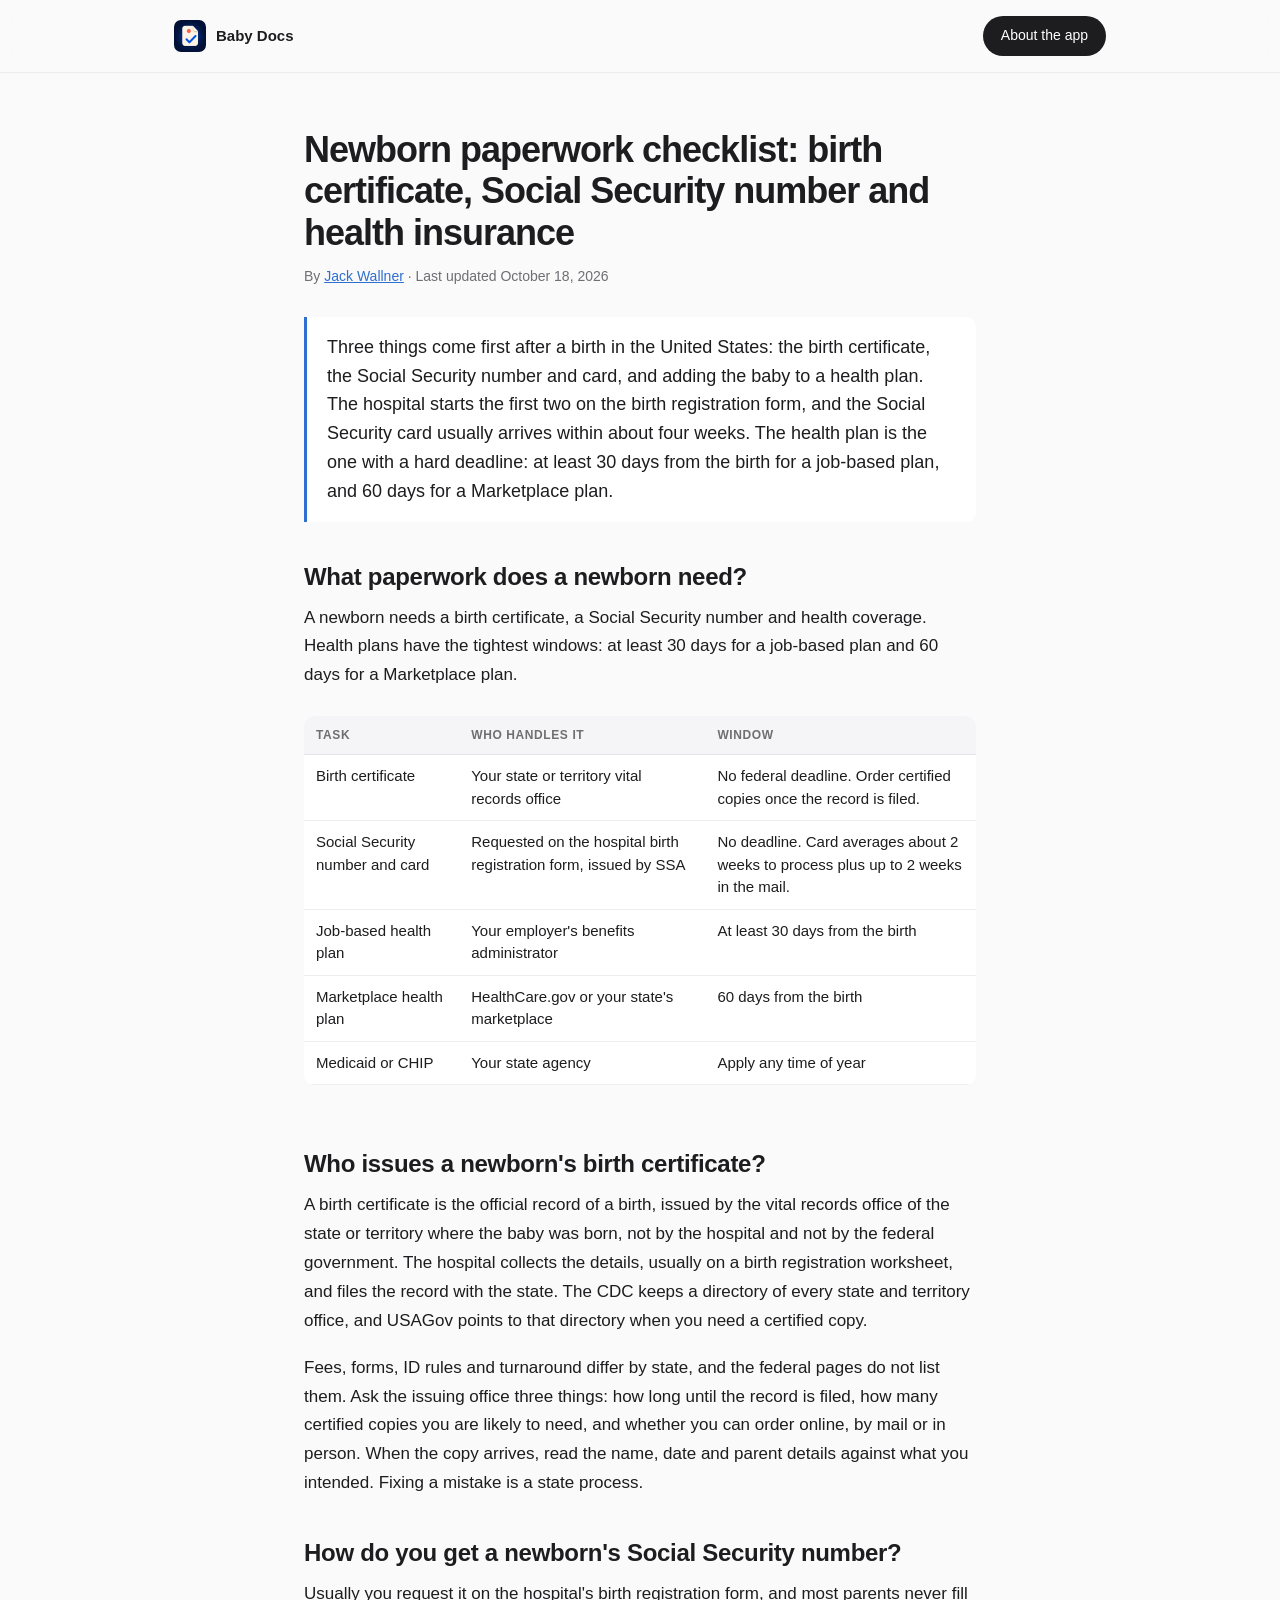
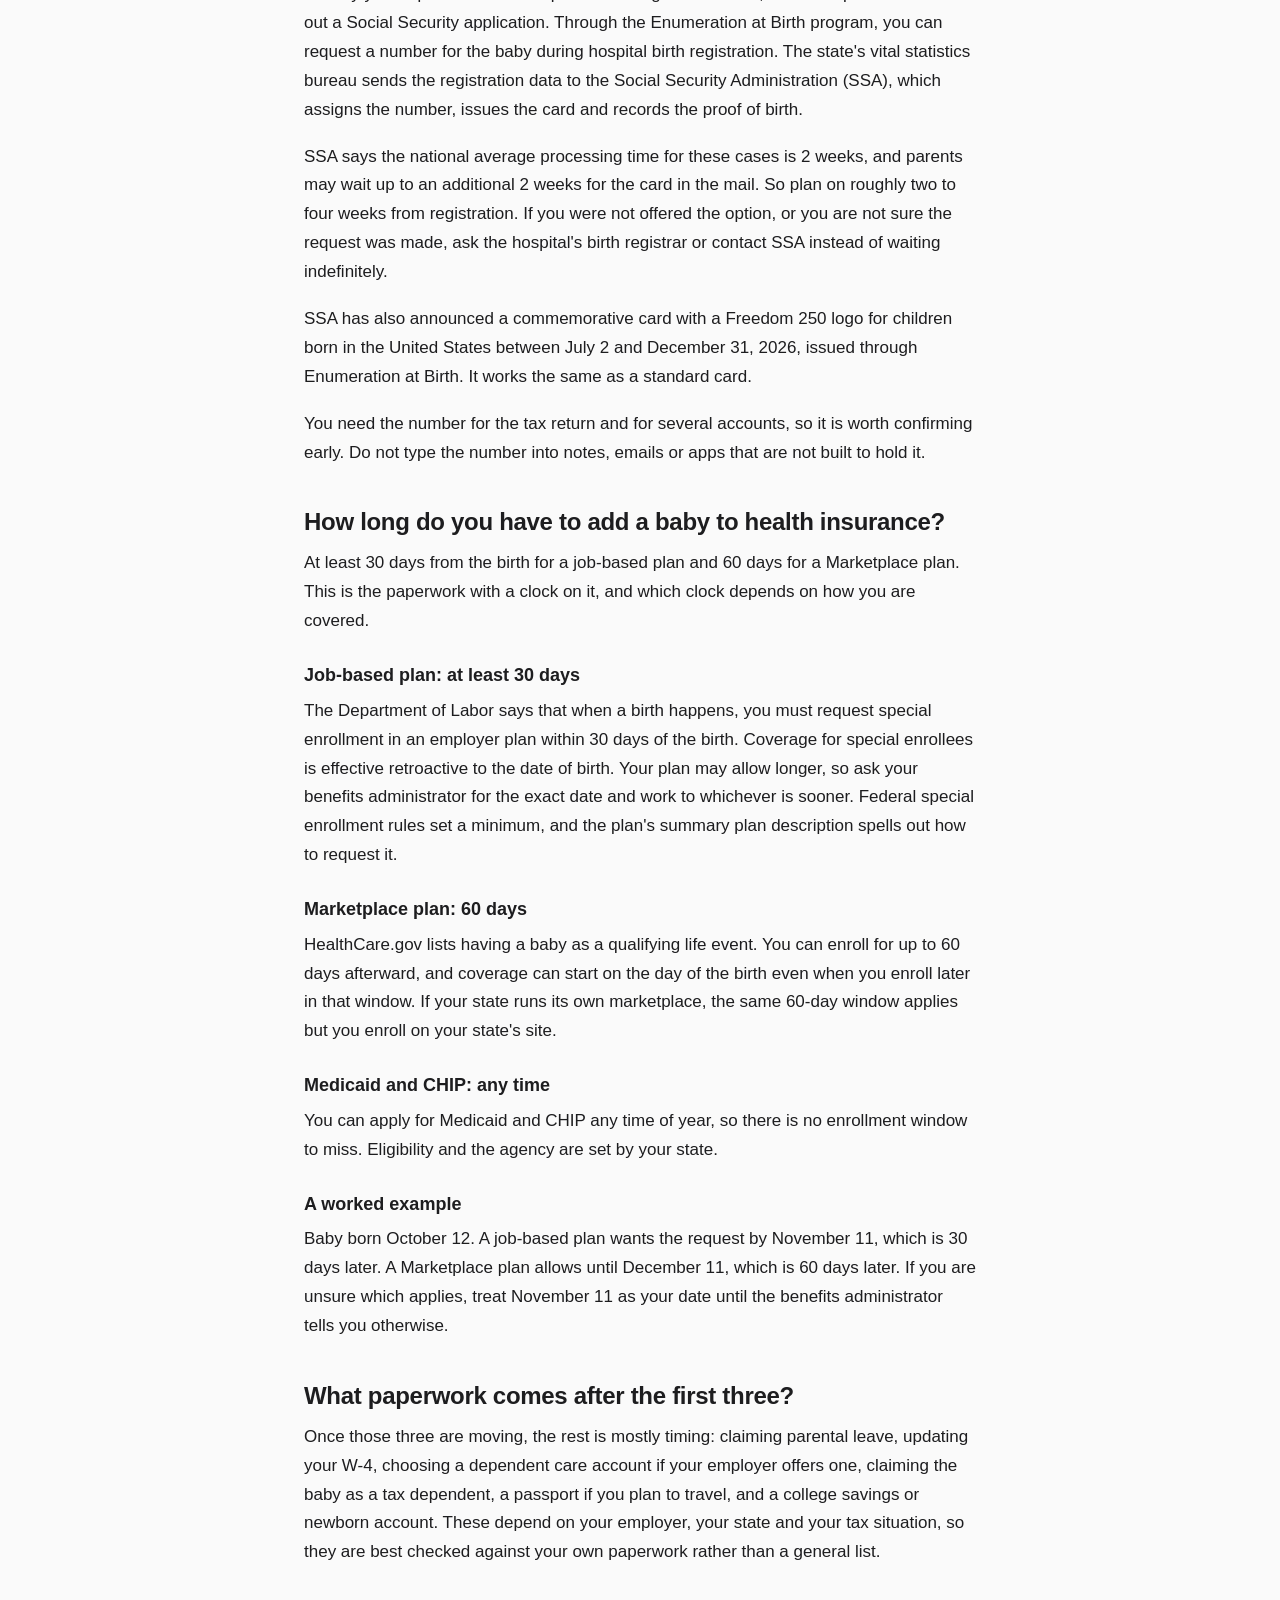
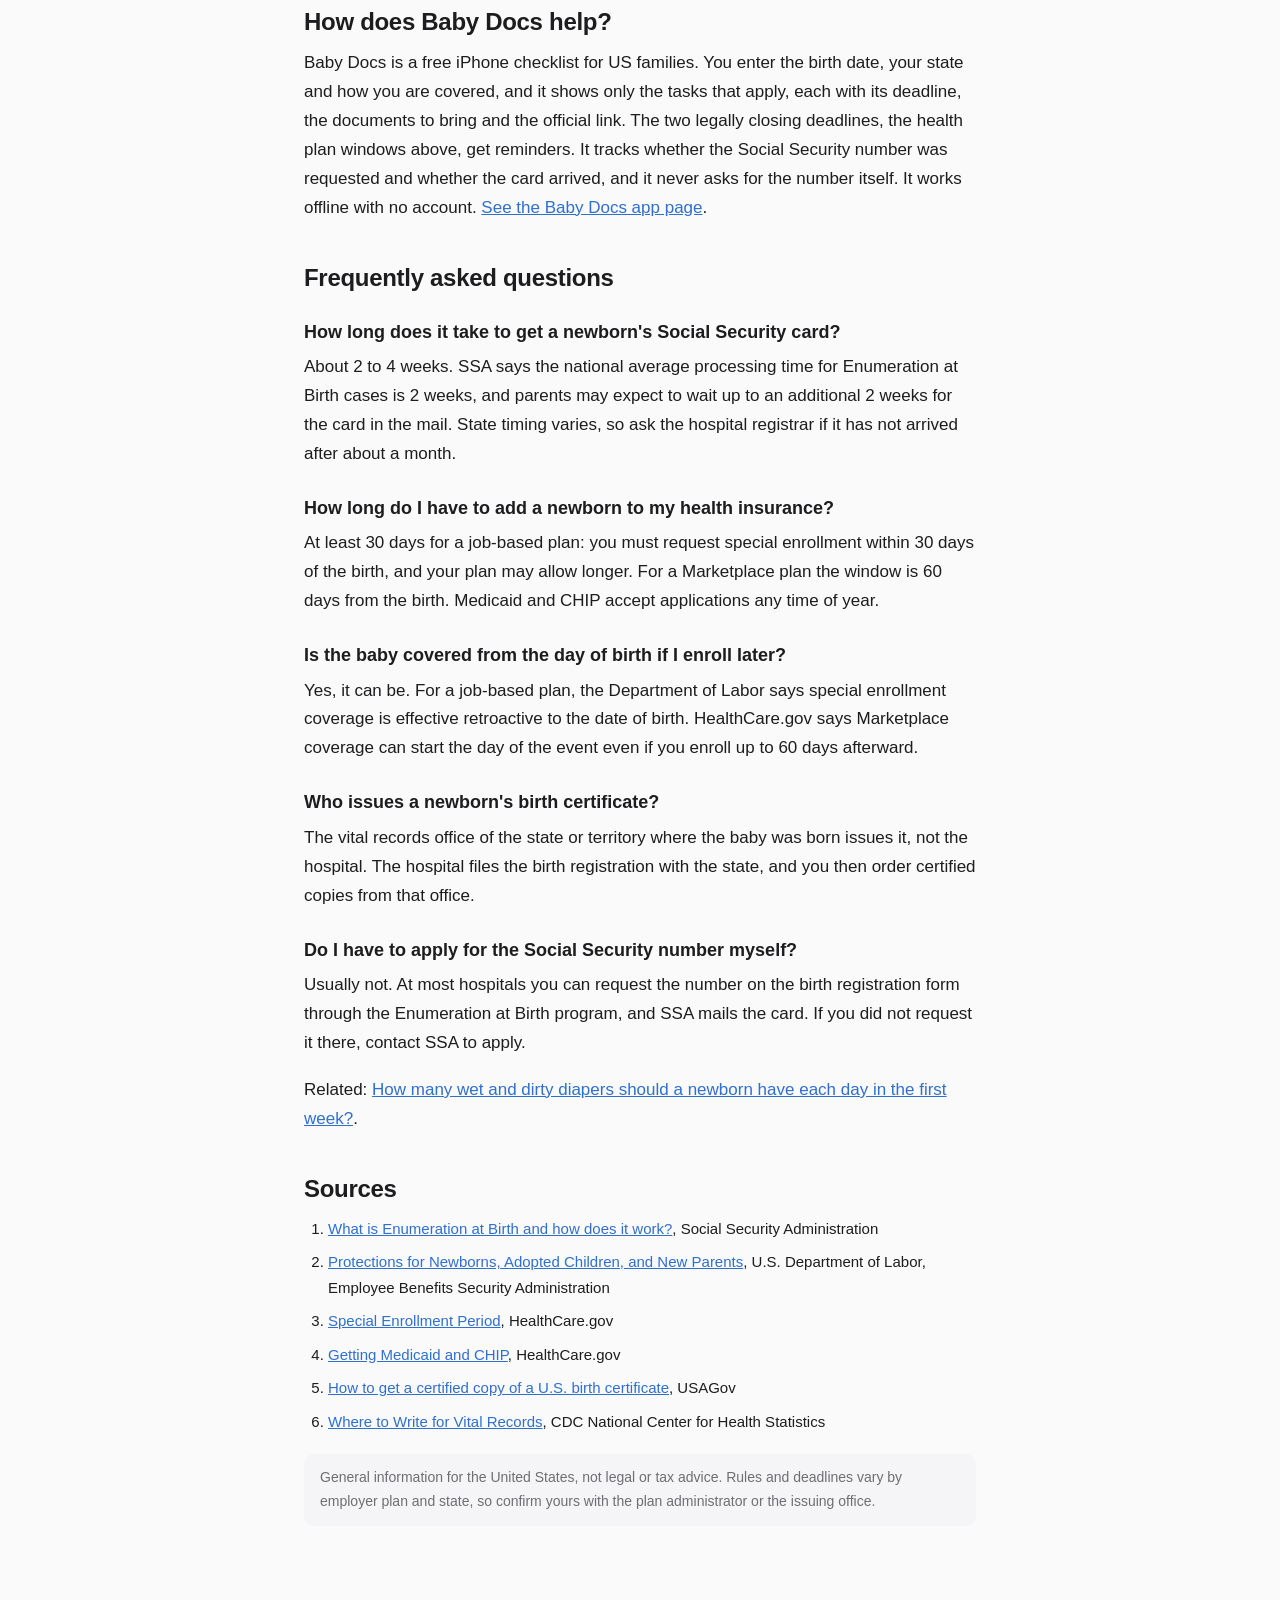
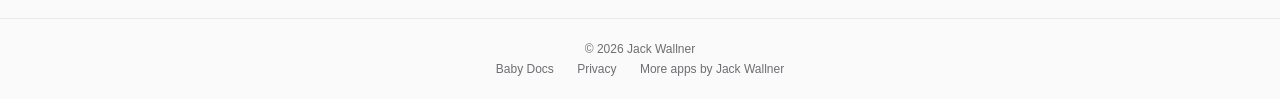
==== commit 3a72f6e4: "feat(seo): answer-first leads, related links, github.io redirect to canonical" ====
--- a/docs/newborn-paperwork-checklist.html
+++ b/docs/newborn-paperwork-checklist.html
@@ -8,6 +8,7 @@
     <title>Newborn Paperwork Checklist: Certificate, SSN, Insurance</title>
     <meta name="description" content="A US newborn paperwork checklist: birth certificate, Social Security number and card, and health insurance deadlines (30 days job-based, 60 days Marketplace).">
     <link rel="canonical" href="https://jackwallner.com/ios/babydocs/newborn-paperwork-checklist.html">
+    <script>if(location.hostname==="jackwallner.github.io"){var c=document.querySelector('link[rel="canonical"]');if(c&&c.href.indexOf("https://jackwallner.com/")===0)location.replace(c.href)}</script>
     <meta property="og:title" content="Newborn Paperwork Checklist: Certificate, SSN, Insurance">
     <meta property="og:description" content="A US newborn paperwork checklist: birth certificate, Social Security number and card, and health insurance deadlines (30 days job-based, 60 days Marketplace).">
     <meta property="og:type" content="article">
@@ -186,6 +187,7 @@
 
 
             <h2>What paperwork does a newborn need?</h2>
+            <p>A newborn needs a birth certificate, a Social Security number and health coverage. Health plans have the tightest windows: at least 30 days for a job-based plan and 60 days for a Marketplace plan.</p>
             <div class="table-wrap">
             <table>
                 <tr><th>Task</th><th>Who handles it</th><th>Window</th></tr>
@@ -237,6 +239,7 @@
             <h3>Do I have to apply for the Social Security number myself?</h3>
             <p>Usually not. At most hospitals you can request the number on the birth registration form through the Enumeration at Birth program, and SSA mails the card. If you did not request it there, contact SSA to apply.</p>
 
+            <p>Related: <a href="https://jackwallner.com/ios/baby/newborn-wet-dirty-diapers-first-week.html">How many wet and dirty diapers should a newborn have each day in the first week?</a>.</p>
             <h2>Sources</h2>
             <ol class="sources">
                 <li><a href="https://www.ssa.gov/faqs/en/questions/KA-10041.html">What is Enumeration at Birth and how does it work?</a>, Social Security Administration</li>
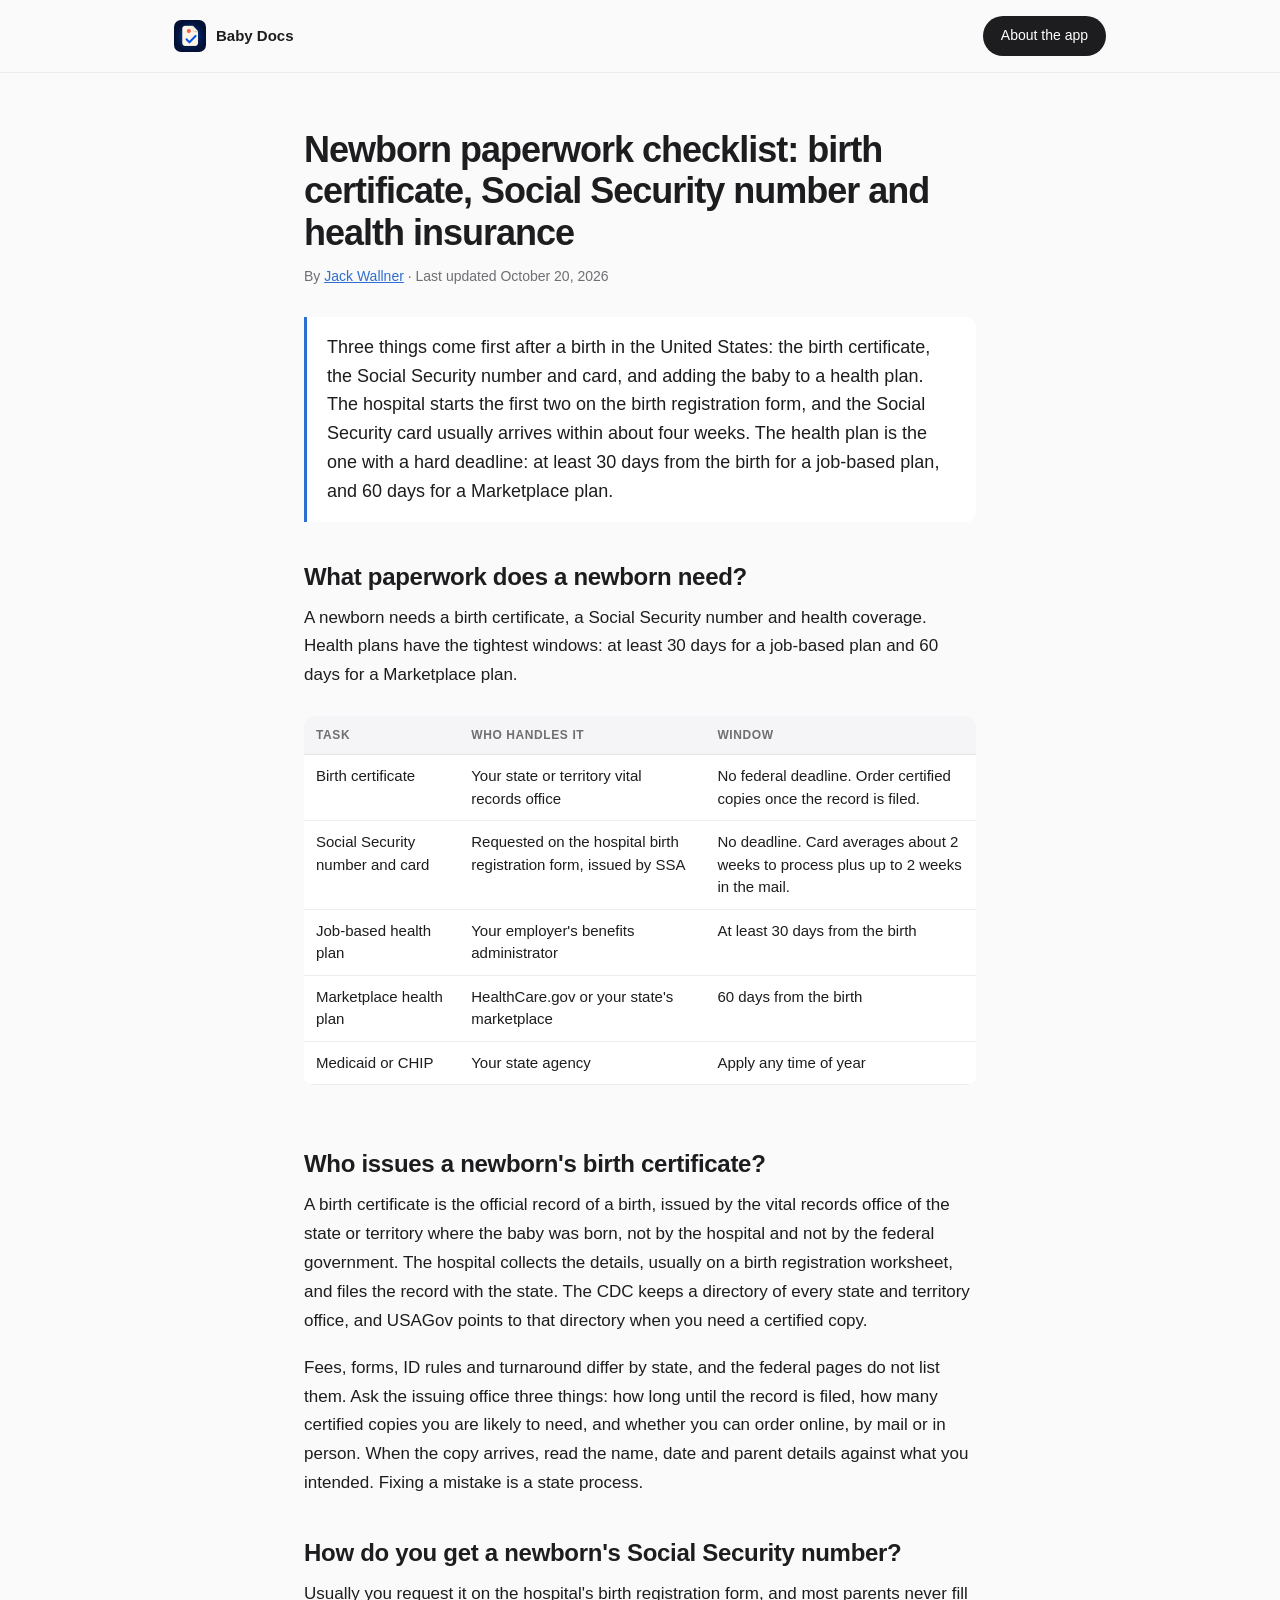
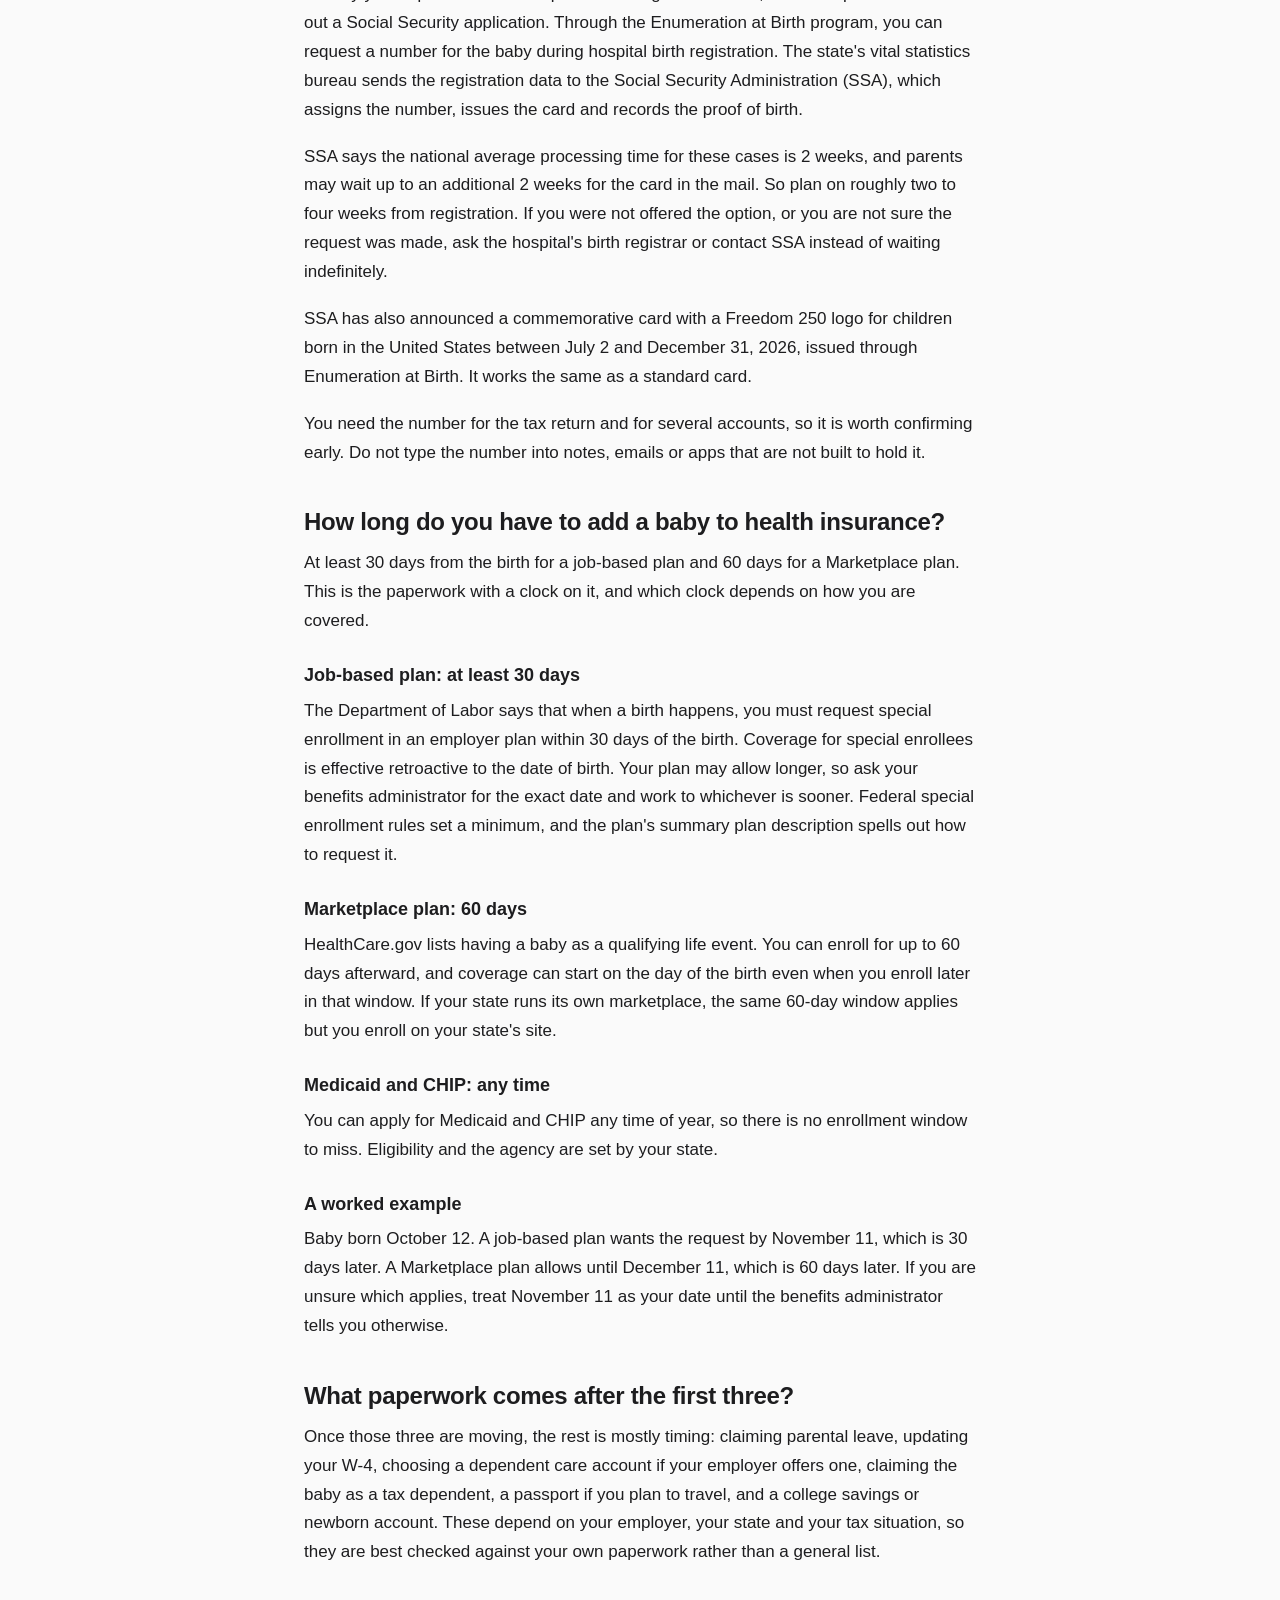
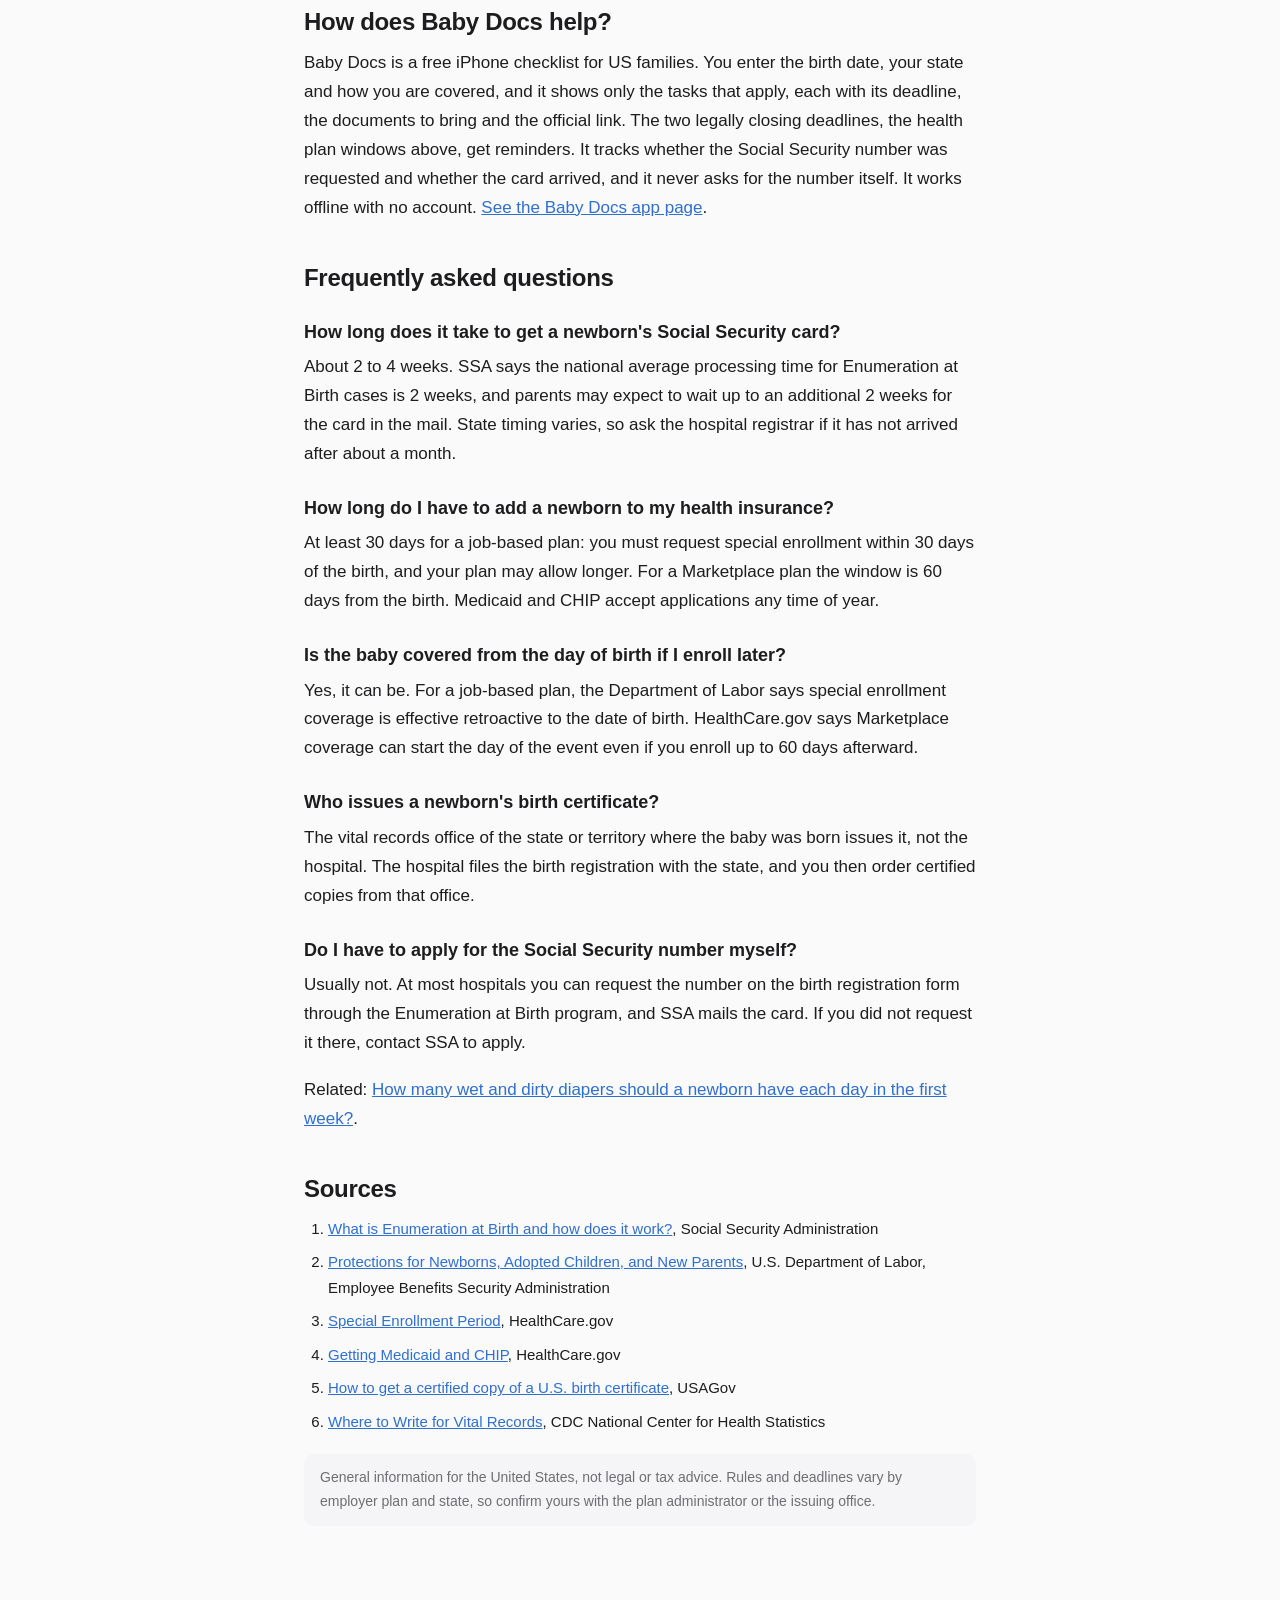
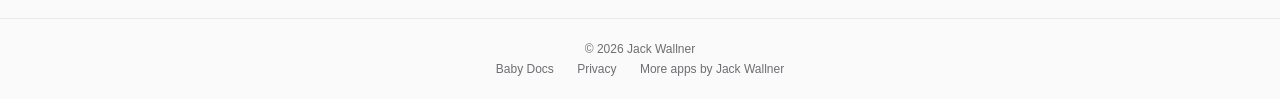
==== commit 31715f1e: "fleet-run 20261027-101651-6b36-claude: snapshot of the working tree" ====
--- a/docs/newborn-paperwork-checklist.html
+++ b/docs/newborn-paperwork-checklist.html
@@ -40,7 +40,7 @@
         "url": "https://jackwallner.com/"
       },
       "datePublished": "2026-10-12",
-      "dateModified": "2026-10-18",
+      "dateModified": "2026-10-20",
       "inLanguage": "en-US",
       "mainEntityOfPage": "https://jackwallner.com/ios/babydocs/newborn-paperwork-checklist.html",
       "about": {
@@ -179,7 +179,7 @@
     <article>
         <div class="container">
             <h1>Newborn paperwork checklist: birth certificate, Social Security number and health insurance</h1>
-            <p class="meta">By <a href="https://jackwallner.com/">Jack Wallner</a> &middot; Last updated <time datetime="2026-10-18" data-updated>October 18, 2026</time></p>
+            <p class="meta">By <a href="https://jackwallner.com/">Jack Wallner</a> &middot; Last updated <time datetime="2026-10-20" data-updated>October 20, 2026</time></p>
 
             <div class="answer">
                 <p>Three things come first after a birth in the United States: the birth certificate, the Social Security number and card, and adding the baby to a health plan. The hospital starts the first two on the birth registration form, and the Social Security card usually arrives within about four weeks. The health plan is the one with a hard deadline: at least 30 days from the birth for a job-based plan, and 60 days for a Marketplace plan.</p>
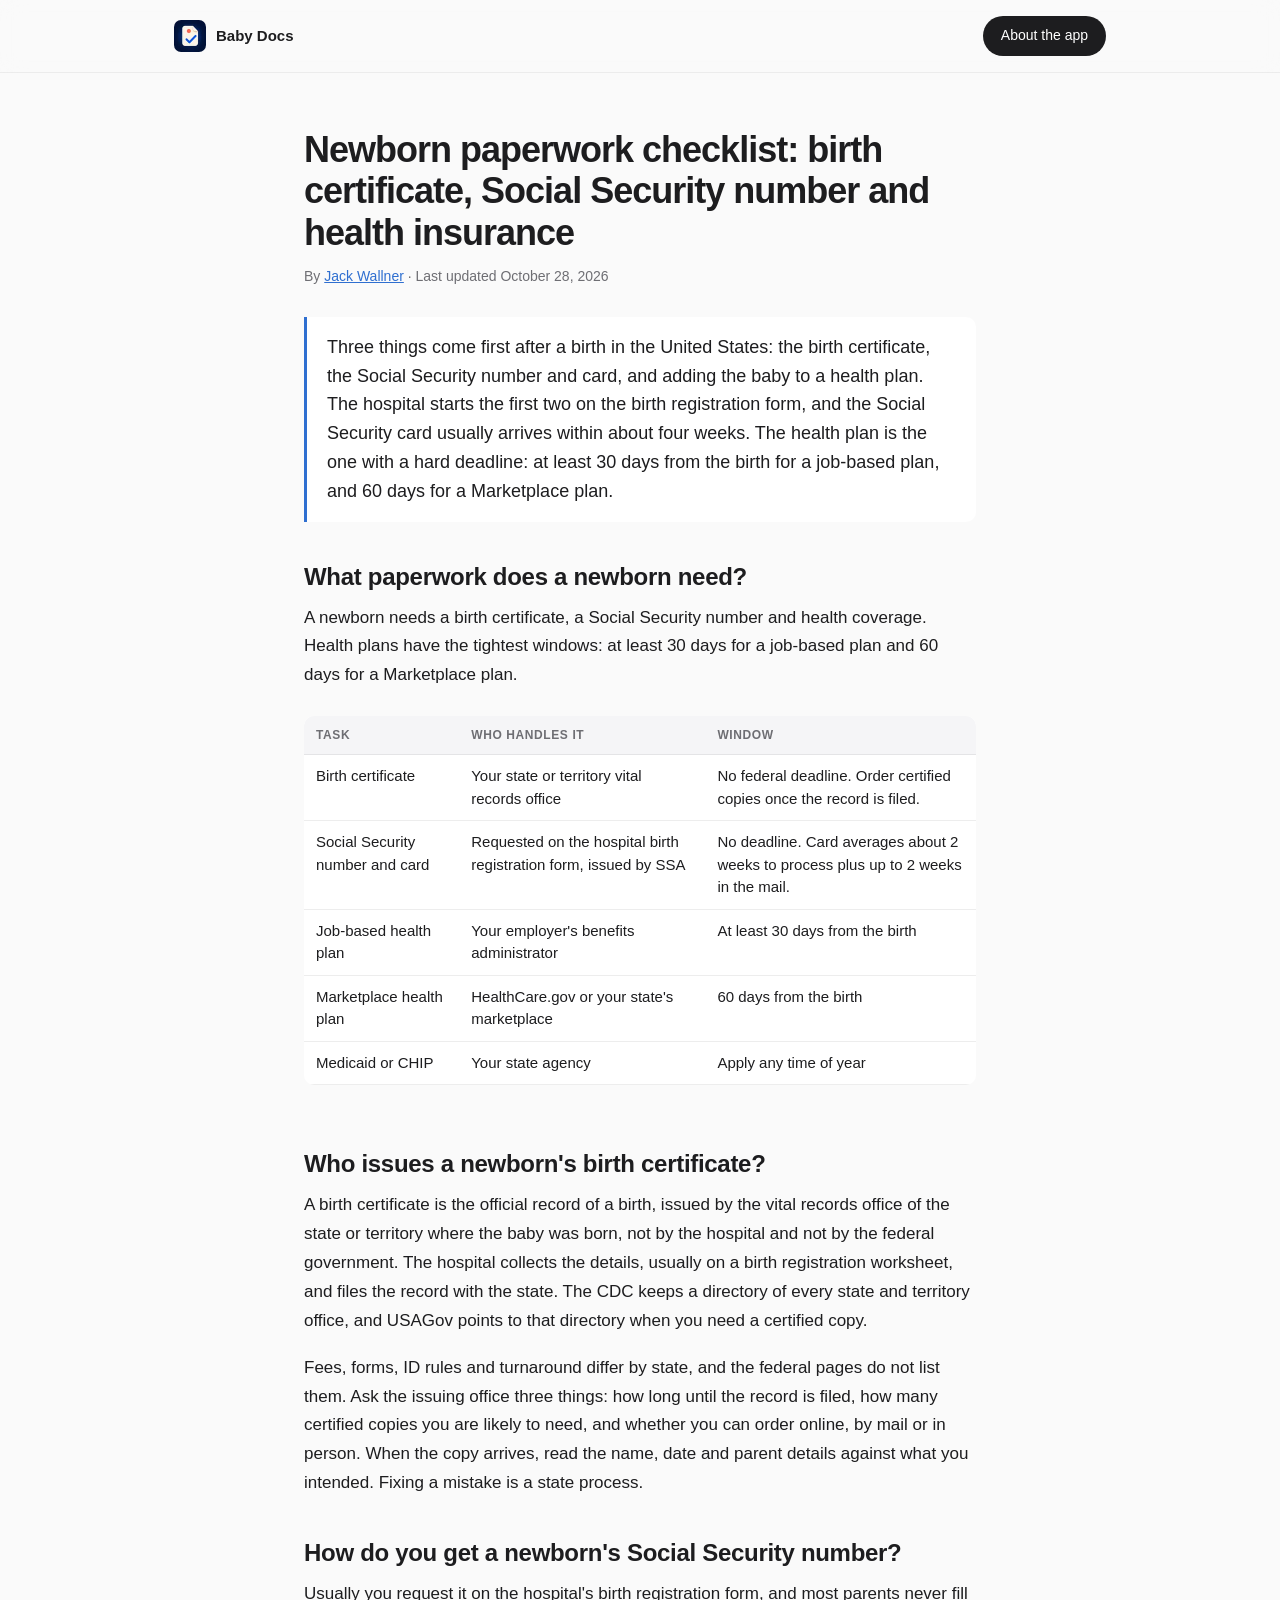
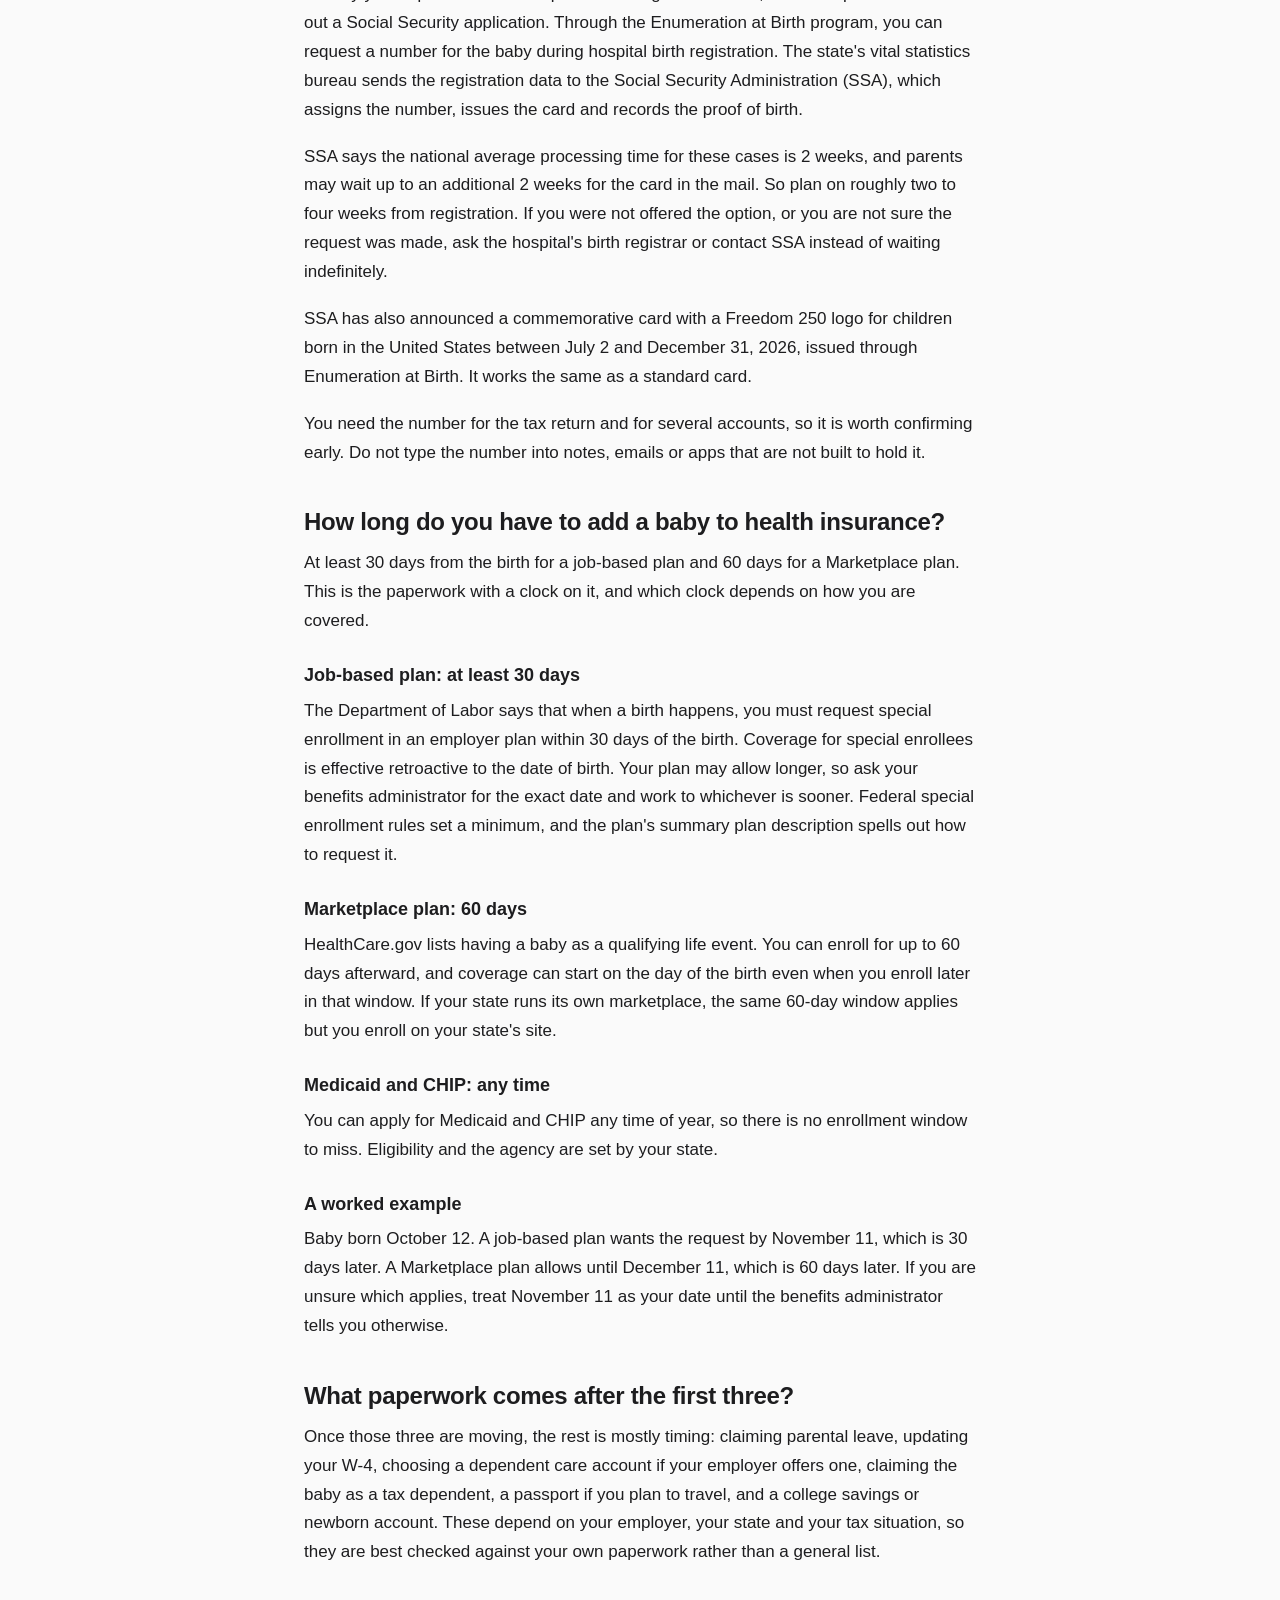
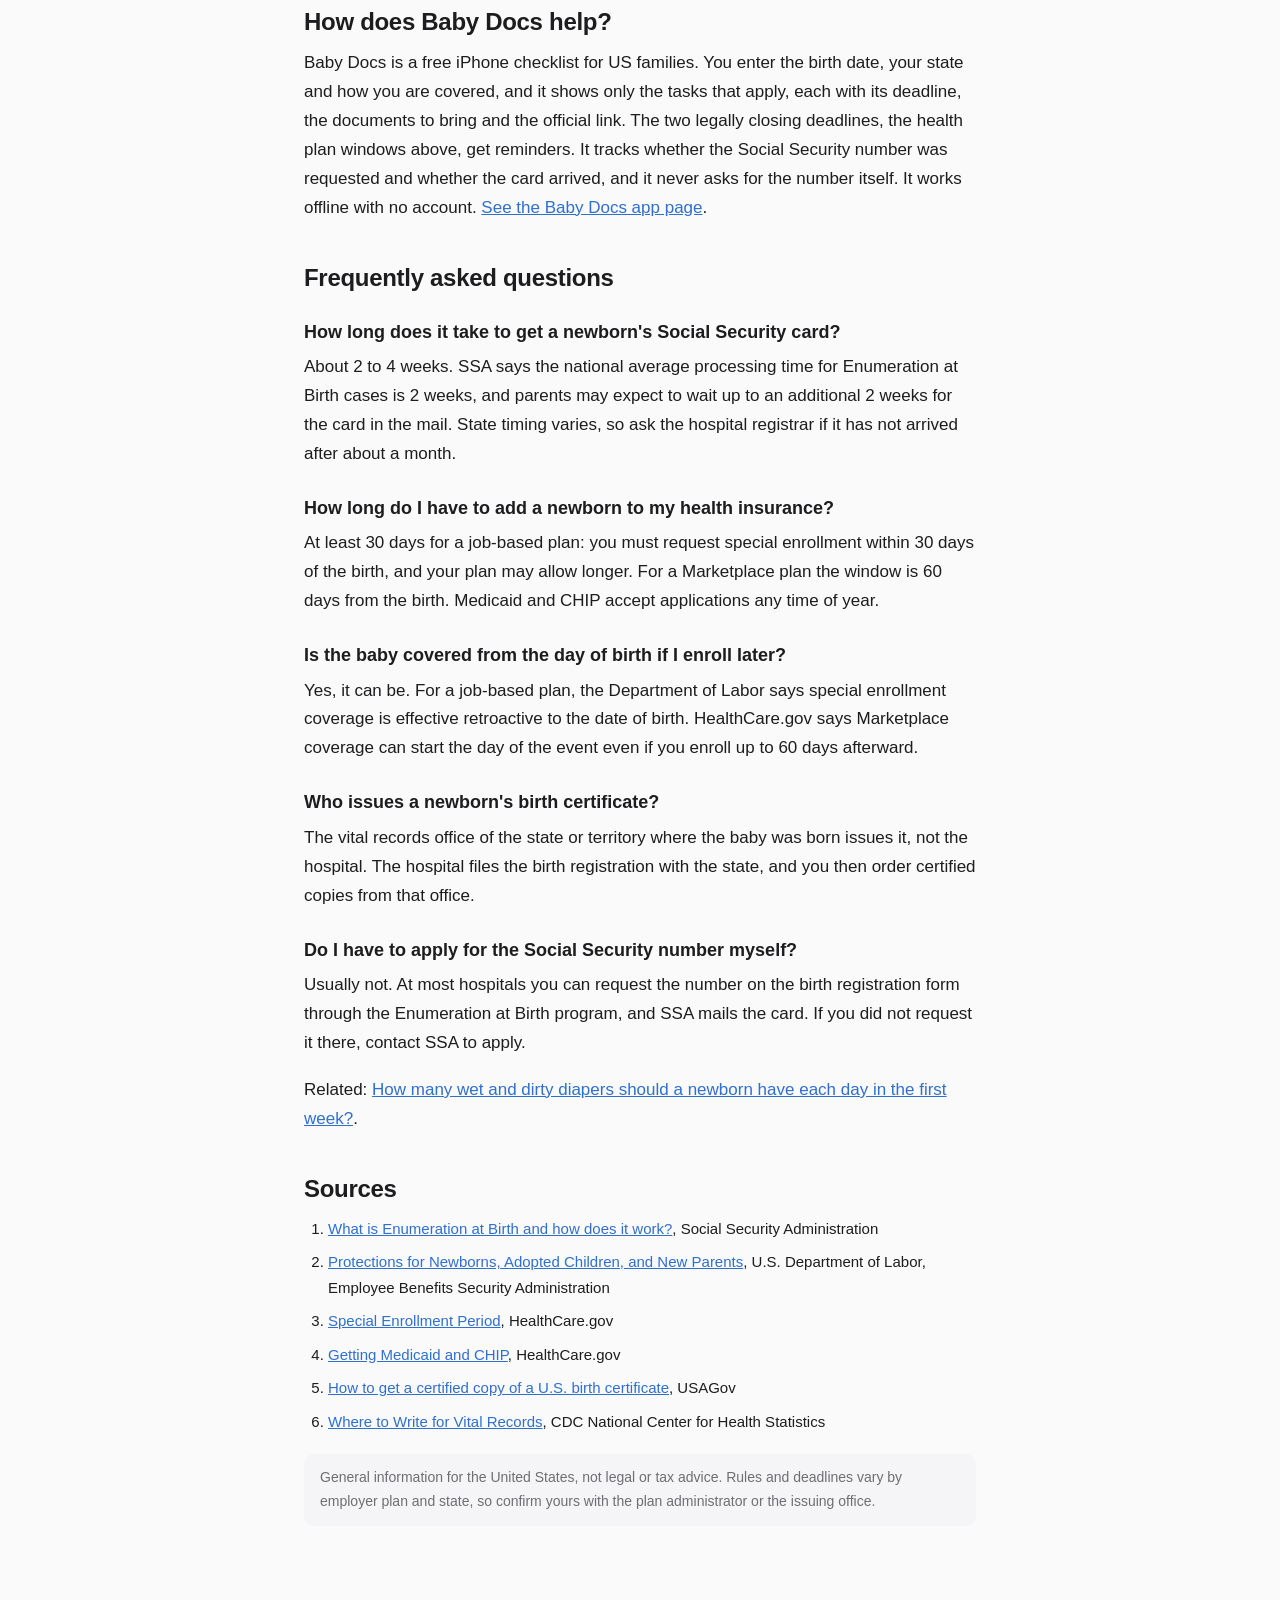
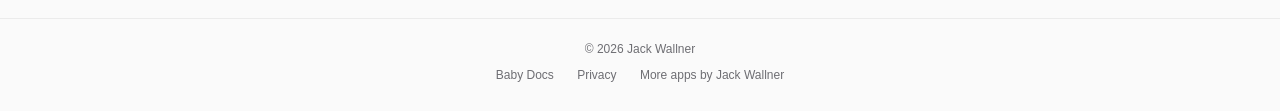
==== commit d0993ec0: "perf(site): serve sized WebP images and larger footer tap targets" ====
--- a/docs/newborn-paperwork-checklist.html
+++ b/docs/newborn-paperwork-checklist.html
@@ -40,7 +40,7 @@
         "url": "https://jackwallner.com/"
       },
       "datePublished": "2026-10-12",
-      "dateModified": "2026-10-20",
+      "dateModified": "2026-10-28",
       "inLanguage": "en-US",
       "mainEntityOfPage": "https://jackwallner.com/ios/babydocs/newborn-paperwork-checklist.html",
       "about": {
@@ -161,15 +161,15 @@
         .sources li { font-size: 15px; color: #1d1d1f; }
         .sources a { word-break: break-word; }
         footer { text-align: center; padding: 20px 24px; font-size: 12px; color: #6e6e73; border-top: 1px solid rgba(0,0,0,0.06); }
-        footer a { color: #6e6e73; text-decoration: none; margin: 0 10px; }
+        footer a { display: inline-block; padding: 6px 0; color: #6e6e73; text-decoration: none; margin: 0 10px; }
         @media (max-width: 768px) { article h1 { font-size: 28px; } article { padding: 36px 0 56px; } .answer p { font-size: 17px; } }
     </style>
 </head>
 <body>
     <nav>
         <div class="container">
-            <a class="nav-brand" href="./">
-                <img src="icon_256.webp" alt="Baby Docs icon" loading="lazy" decoding="async">
+            <a class="nav-brand" href="./" aria-label="Baby Docs icon">
+                <img src="icon_64.webp" alt="" width="32" height="32">
                 <span>Baby Docs</span>
             </a>
             <a class="nav-link" href="./">About the app</a>
@@ -179,7 +179,7 @@
     <article>
         <div class="container">
             <h1>Newborn paperwork checklist: birth certificate, Social Security number and health insurance</h1>
-            <p class="meta">By <a href="https://jackwallner.com/">Jack Wallner</a> &middot; Last updated <time datetime="2026-10-20" data-updated>October 20, 2026</time></p>
+            <p class="meta">By <a href="https://jackwallner.com/">Jack Wallner</a> &middot; Last updated <time datetime="2026-10-28" data-updated>October 28, 2026</time></p>
 
             <div class="answer">
                 <p>Three things come first after a birth in the United States: the birth certificate, the Social Security number and card, and adding the baby to a health plan. The hospital starts the first two on the birth registration form, and the Social Security card usually arrives within about four weeks. The health plan is the one with a hard deadline: at least 30 days from the birth for a job-based plan, and 60 days for a Marketplace plan.</p>
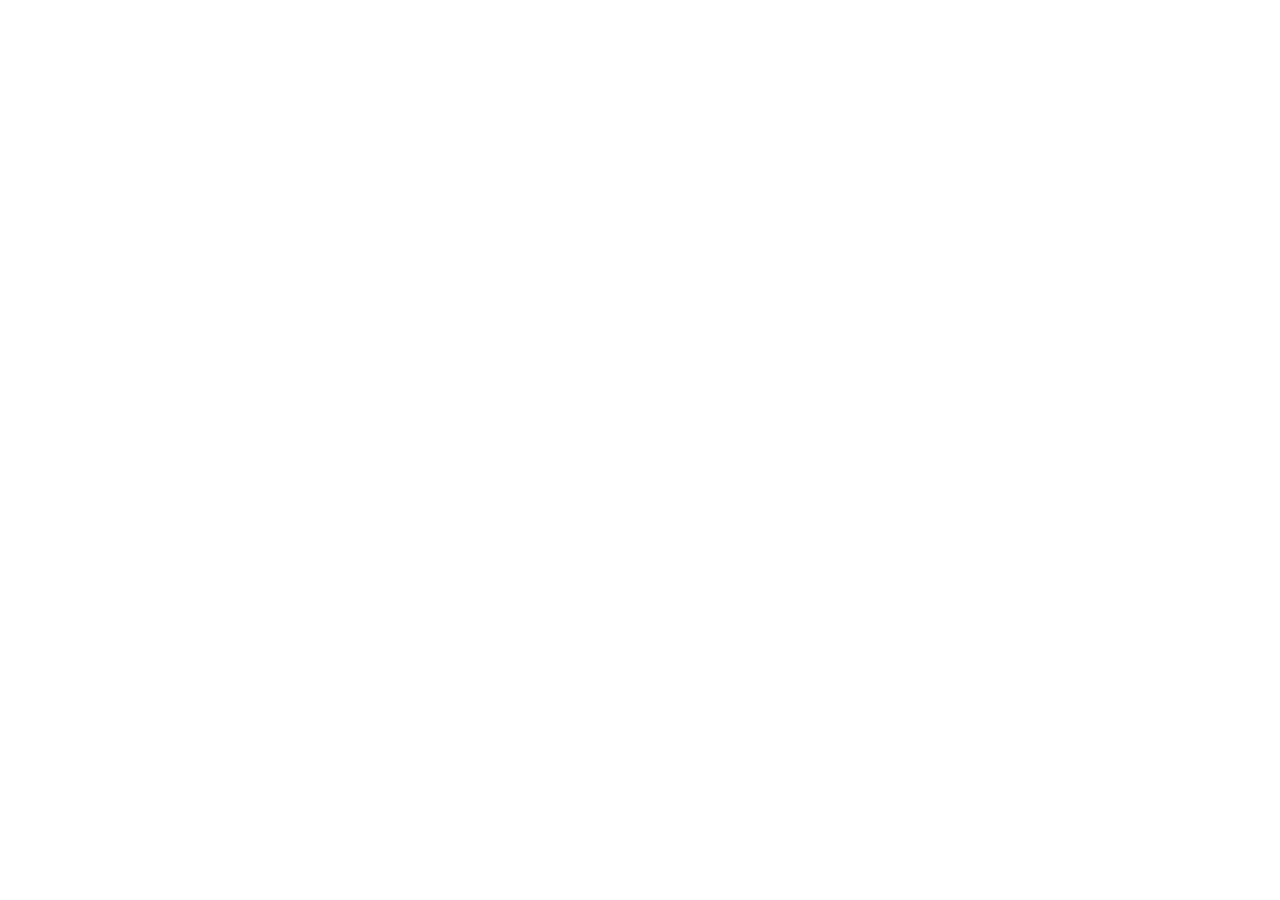
==== commit 50e4c510: "fix(seo): meta refresh github.io copies to the jackwallner.com canonical" ====
--- a/docs/newborn-paperwork-checklist.html
+++ b/docs/newborn-paperwork-checklist.html
@@ -8,6 +8,7 @@
     <title>Newborn Paperwork Checklist: Certificate, SSN, Insurance</title>
     <meta name="description" content="A US newborn paperwork checklist: birth certificate, Social Security number and card, and health insurance deadlines (30 days job-based, 60 days Marketplace).">
     <link rel="canonical" href="https://jackwallner.com/ios/babydocs/newborn-paperwork-checklist.html">
+    <meta http-equiv="refresh" content="0; url=https://jackwallner.com/ios/babydocs/newborn-paperwork-checklist.html">
     <script>if(location.hostname==="jackwallner.github.io"){var c=document.querySelector('link[rel="canonical"]');if(c&&c.href.indexOf("https://jackwallner.com/")===0)location.replace(c.href)}</script>
     <meta property="og:title" content="Newborn Paperwork Checklist: Certificate, SSN, Insurance">
     <meta property="og:description" content="A US newborn paperwork checklist: birth certificate, Social Security number and card, and health insurance deadlines (30 days job-based, 60 days Marketplace).">
